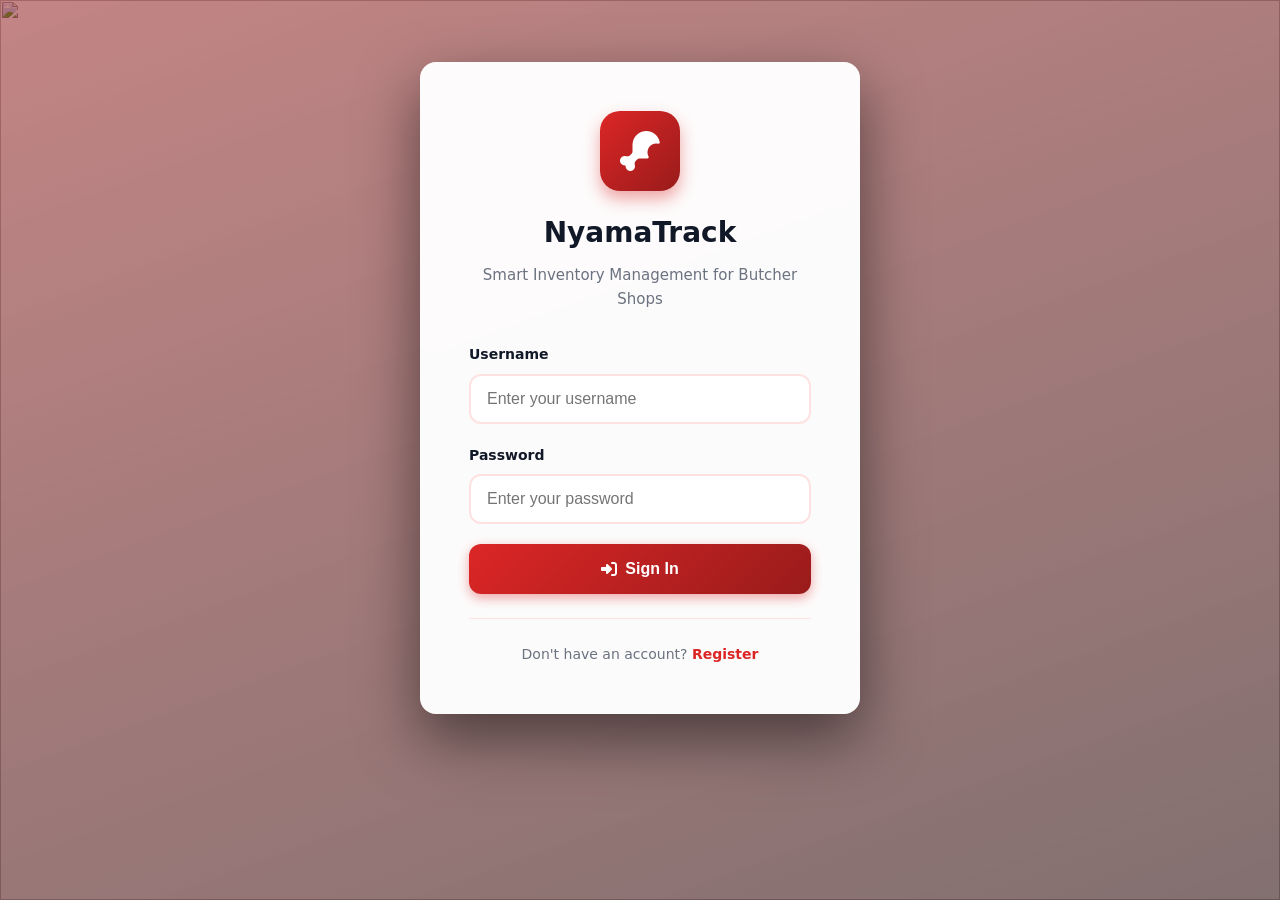
==== frontend/dashboard.html @ ab652cce "Initial commit" ====
<!DOCTYPE html>
<html lang="en">
<head>
    <meta charset="UTF-8">
    <meta name="viewport" content="width=device-width, initial-scale=1.0, maximum-scale=1.0, user-scalable=no">
    <meta name="theme-color" content="#dc2626">
    <meta name="apple-mobile-web-app-capable" content="yes">
    <meta name="apple-mobile-web-app-status-bar-style" content="black-translucent">
    <title>Dashboard - NyamaTrack</title>
    <link rel="stylesheet" href="css/styles.css">
    <link rel="stylesheet" href="https://cdnjs.cloudflare.com/ajax/libs/font-awesome/6.4.0/css/all.min.css">
</head>
<body>
    <!-- Mobile Header with Modern Hamburger -->
    <header class="mobile-header">
        <div class="mobile-logo">
            <div class="mobile-logo-icon">
                <i class="fas fa-drumstick-bite"></i>
            </div>
            NyamaTrack
        </div>
        <button class="hamburger-btn" id="hamburgerBtn" onclick="toggleSidebar()">
            <span class="hamburger-line"></span>
            <span class="hamburger-line"></span>
            <span class="hamburger-line"></span>
        </button>
    </header>

    <!-- Sidebar Overlay -->
    <div class="sidebar-overlay" id="sidebarOverlay" onclick="toggleSidebar()"></div>

    <div class="app-container">
        <!-- Sidebar (Desktop + Mobile Drawer) -->
        <aside class="sidebar" id="sidebar">
            <div class="sidebar-header">
                <div class="sidebar-brand">
                    <div class="sidebar-brand-icon">
                        <i class="fas fa-drumstick-bite"></i>
                    </div>
                    NyamaTrack
                </div>
            </div>
            
            <nav class="nav-menu">
                <a href="dashboard.html" class="nav-item active">
                    <i class="fas fa-home"></i>
                    Dashboard
                </a>
                <a href="stock-entry.html" class="nav-item">
                    <i class="fas fa-plus-circle"></i>
                    Record Stock
                </a>
                <a href="sales.html" class="nav-item">
                    <i class="fas fa-cash-register"></i>
                    Record Sale
                </a>
                <a href="reports.html" class="nav-item">
                    <i class="fas fa-chart-bar"></i>
                    Reports
                </a>
                <a href="users.html" class="nav-item">
                    <i class="fas fa-users"></i>
                    Users
                </a>
            </nav>
            
            <div class="sidebar-footer">
                <div class="user-info">
                    <div class="user-avatar" id="userAvatar">U</div>
                    <div class="user-details">
                        <h4 id="userName">User</h4>
                        <p id="userRole">Role</p>
                    </div>
                </div>
                <button onclick="logout()" class="btn btn-secondary" style="margin-top: 12px; font-size: 14px;">
                    <i class="fas fa-sign-out-alt"></i> Logout
                </button>
            </div>
        </aside>

        <!-- Main Content -->
        <main class="main-content">
            <div class="page-header">
                <h1>Dashboard</h1>
                <p>Overview of your butcher shop inventory</p>
            </div>

            <!-- Alerts -->
            <div id="alertsContainer"></div>

            <!-- Quick Actions -->
            <div class="quick-actions">
                <a href="stock-entry.html" class="quick-action-btn">
                    <i class="fas fa-plus-circle"></i>
                    <span>Record New Stock</span>
                </a>
                <a href="sales.html" class="quick-action-btn">
                    <i class="fas fa-cash-register"></i>
                    <span>Record Sale</span>
                </a>
                <a href="reports.html" class="quick-action-btn">
                    <i class="fas fa-file-alt"></i>
                    <span>View Reports</span>
                </a>
            </div>

            <!-- Stats Grid -->
            <div class="stats-grid">
                <div class="stat-card">
                    <div class="stat-icon primary">
                        <i class="fas fa-weight-hanging"></i>
                    </div>
                    <div class="stat-value" id="totalStock">0 kg</div>
                    <div class="stat-label">Total Stock Available</div>
                </div>
                
                <div class="stat-card success">
                    <div class="stat-icon success">
                        <i class="fas fa-money-bill-wave"></i>
                    </div>
                    <div class="stat-value" id="todaySales">KES 0</div>
                    <div class="stat-label">Today's Revenue</div>
                </div>
                
                <div class="stat-card" style="border-left: 4px solid var(--primary);">
                    <div class="stat-icon primary">
                        <i class="fas fa-balance-scale"></i>
                    </div>
                    <div class="stat-value" id="todayWeight">0 kg</div>
                    <div class="stat-label">Total KG Sold Today</div>
                </div>
                
                <div class="stat-card warning">
                    <div class="stat-icon warning">
                        <i class="fas fa-exclamation-triangle"></i>
                    </div>
                    <div class="stat-value" id="lowStockCount">0</div>
                    <div class="stat-label">Low Stock Alerts</div>
                </div>
                
                <div class="stat-card danger">
                    <div class="stat-icon danger">
                        <i class="fas fa-clock"></i>
                    </div>
                    <div class="stat-value" id="spoilageCount">0</div>
                    <div class="stat-label">Spoilage Warnings</div>
                </div>
            </div>

            <!-- Recent Activity -->
            <div class="card">
                <div class="card-header">
                    <h2><i class="fas fa-history"></i> Recent Sales</h2>
                    <a href="reports.html" class="action-btn action-btn-secondary">View All</a>
                </div>
                <div class="card-body">
                    <table class="data-table">
                        <thead>
                            <tr>
                                <th>Time</th>
                                <th>Meat Cut</th>
                                <th>Weight</th>
                                <th>Amount</th>
                                <th>Sold By</th>
                            </tr>
                        </thead>
                        <tbody id="recentSalesTable">
                            <tr>
                                <td colspan="5" class="empty-state">
                                    <i class="fas fa-inbox"></i>
                                    <p>No sales recorded yet</p>
                                </td>
                            </tr>
                        </tbody>
                    </table>
                </div>
            </div>
        </main>
    </div>

    <!-- Modern Bottom Navigation -->
    <nav class="mobile-nav">
        <a href="dashboard.html" class="mobile-nav-item active" onclick="setActiveNav(this)">
            <i class="fas fa-home"></i>
            <span>Home</span>
        </a>
        <a href="stock-entry.html" class="mobile-nav-item" onclick="setActiveNav(this)">
            <i class="fas fa-plus-circle"></i>
            <span>Stock</span>
        </a>
        <a href="sales.html" class="mobile-nav-item" onclick="setActiveNav(this)">
            <i class="fas fa-cash-register"></i>
            <span>Sale</span>
        </a>
        <a href="reports.html" class="mobile-nav-item" onclick="setActiveNav(this)">
            <i class="fas fa-chart-bar"></i>
            <span>Reports</span>
        </a>
        <a href="users.html" class="mobile-nav-item" onclick="setActiveNav(this)">
            <i class="fas fa-users"></i>
            <span>Users</span>
        </a>
    </nav>

    <div class="toast-container" id="toastContainer"></div>

    <script src="js/config.js"></script>
    <script>
        const token = localStorage.getItem('access_token');
        if (!token) {
            window.location.href = 'login.html';
        }
        
        document.getElementById('userName').textContent = localStorage.getItem('username') || 'User';
        document.getElementById('userAvatar').textContent = (localStorage.getItem('username') || 'U')[0].toUpperCase();
        async function loadUserProfile() {
    try {
        const response = await fetch(`${CONFIG.API_URL}/users/`, {
            headers: { 'Authorization': `Bearer ${token}` }
        });
        
        if (response.ok) {
            const users = await response.json();
            const currentUser = users.find(u => u.username === localStorage.getItem('username'));
            
            if (currentUser && currentUser.profile) {
                document.getElementById('userRole').textContent = 
                    currentUser.profile.role.charAt(0).toUpperCase() + 
                    currentUser.profile.role.slice(1);
            } else {
                document.getElementById('userRole').textContent = 'Butcher';
            }
        }
    } catch (error) {
        console.error('Error loading profile:', error);
        document.getElementById('userRole').textContent = 'User';
    }
}

// Call this after setting user info
loadUserProfile();
        function toggleSidebar() {
            const sidebar = document.getElementById('sidebar');
            const overlay = document.getElementById('sidebarOverlay');
            const hamburger = document.getElementById('hamburgerBtn');
            
            sidebar.classList.toggle('open');
            overlay.classList.toggle('show');
            hamburger.classList.toggle('active');
        }
        
        function setActiveNav(element) {
            document.querySelectorAll('.mobile-nav-item').forEach(item => {
                item.classList.remove('active');
            });
            element.classList.add('active');
        }
        
        async function fetchDashboard() {
            try {
                const response = await fetch(`${CONFIG.API_URL}/dashboard/`, {
                    headers: { 'Authorization': `Bearer ${token}` }
                });
                
                if (response.ok) {
                    const data = await response.json();
                    
                    document.getElementById('totalStock').textContent = `${parseFloat(data.total_stock).toFixed(1)} kg`;
                    document.getElementById('todaySales').textContent = `KES ${parseFloat(data.total_sales_today).toFixed(0)}`;
                    document.getElementById('todayWeight').textContent = `${parseFloat(data.total_weight_sold_today).toFixed(1)} kg`;
                    document.getElementById('lowStockCount').textContent = data.low_stock_count;
                    document.getElementById('spoilageCount').textContent = data.spoilage_warnings;
                    
                    if (data.recent_sales && data.recent_sales.length > 0) {
                        const tbody = document.getElementById('recentSalesTable');
                        tbody.innerHTML = data.recent_sales.map(sale => `
                            <tr>
                                <td>${new Date(sale.sale_date).toLocaleTimeString()}</td>
                                <td>${sale.meat_cut_name}</td>
                                <td>${sale.weight_sold} kg</td>
                                <td>KES ${sale.sale_price}</td>
                                <td>${sale.username}</td>
                            </tr>
                        `).join('');
                    }
                    
                    showAlerts(data.low_stock_count, data.spoilage_warnings);
                } else if (response.status === 401) {
                    localStorage.clear();
                    window.location.href = 'login.html';
                }
            } catch (error) {
                console.error('Error fetching dashboard:', error);
                showToast('Failed to load dashboard data', 'error');
            }
        }
        
        function showAlerts(lowStock, spoilage) {
            const container = document.getElementById('alertsContainer');
            let html = '';
            
            if (spoilage > 0) {
                html += `
                    <div class="alert alert-danger">
                        <i class="fas fa-exclamation-circle"></i>
                        <span><strong>${spoilage} items</strong> are approaching spoilage. Please check your inventory!</span>
                    </div>
                `;
            }
            
            if (lowStock > 0) {
                html += `
                    <div class="alert alert-warning">
                        <i class="fas fa-bell"></i>
                        <span><strong>${lowStock} items</strong> are running low on stock. Consider restocking soon.</span>
                    </div>
                `;
            }
            
            container.innerHTML = html;
        }
        
        function showToast(message, type = 'success') {
            const container = document.getElementById('toastContainer');
            const toast = document.createElement('div');
            toast.className = `toast ${type}`;
            toast.innerHTML = `
                <i class="fas fa-${type === 'success' ? 'check-circle' : 'exclamation-circle'}"></i>
                <span>${message}</span>
            `;
            container.appendChild(toast);
            setTimeout(() => toast.remove(), 3000);
        }
        
        function logout() {
            localStorage.clear();
            window.location.href = 'login.html';
        }
        
        // Close sidebar on window resize to desktop
        window.addEventListener('resize', () => {
            if (window.innerWidth > 1024) {
                document.getElementById('sidebar').classList.remove('open');
                document.getElementById('sidebarOverlay').classList.remove('show');
                document.getElementById('hamburgerBtn').classList.remove('active');
            }
        });
        
        fetchDashboard();
        setInterval(fetchDashboard, 30000);
    </script>
</body>
</html>
---- frontend/css/styles.css ----
/* NyamaTrack Modern Design System - RED THEME */
:root {
    --primary: #dc2626;
    --primary-dark: #991b1b;
    --primary-light: #fecaca;
    --secondary: #1f2937;
    --accent: #f59e0b;
    --success: #10b981;
    --warning: #f59e0b;
    --danger: #ef4444;
    --background: #fef2f2;
    --surface: #ffffff;
    --text-primary: #111827;
    --text-secondary: #6b7280;
    --border: #fee2e2;
    --shadow-sm: 0 1px 2px 0 rgb(220 38 38 / 0.05);
    --shadow: 0 4px 6px -1px rgb(220 38 38 / 0.1);
    --shadow-lg: 0 10px 15px -3px rgb(220 38 38 / 0.15);
    --radius: 12px;
    --radius-lg: 16px;
}

* {
    margin: 0;
    padding: 0;
    box-sizing: border-box;
}

body {
    font-family: 'Segoe UI', system-ui, -apple-system, sans-serif;
    background: var(--background);
    color: var(--text-primary);
    line-height: 1.6;
    min-height: 100vh;
    -webkit-tap-highlight-color: transparent;
}

/* ==================== MOBILE FIRST NAVIGATION ==================== */

/* ==================== MODERN MOBILE HEADER ==================== */

.mobile-header {
    display: none;
    position: fixed;
    top: 0;
    left: 0;
    right: 0;
    height: 70px;
    background: linear-gradient(135deg, var(--primary) 0%, var(--primary-dark) 100%);
    z-index: 1000;
    align-items: center;
    justify-content: space-between;
    padding: 0 20px;
    box-shadow: 0 4px 20px rgba(220, 38, 38, 0.3);
    backdrop-filter: blur(10px);
    -webkit-backdrop-filter: blur(10px);
}

.mobile-logo {
    display: flex;
    align-items: center;
    gap: 12px;
    color: white;
    font-size: 22px;
    font-weight: 800;
    text-decoration: none;
}

.mobile-logo-icon {
    width: 42px;
    height: 42px;
    background: rgba(255,255,255,0.15);
    border-radius: 12px;
    display: flex;
    align-items: center;
    justify-content: center;
    font-size: 22px;
    backdrop-filter: blur(10px);
    border: 1px solid rgba(255,255,255,0.1);
}

/* Modern Hamburger Menu Button */
.hamburger-btn {
    width: 50px;
    height: 50px;
    background: rgba(255,255,255,0.1);
    border: none;
    border-radius: 14px;
    cursor: pointer;
    display: flex;
    flex-direction: column;
    align-items: center;
    justify-content: center;
    gap: 6px;
    position: relative;
    transition: all 0.3s ease;
    backdrop-filter: blur(10px);
    border: 1px solid rgba(255,255,255,0.1);
}

.hamburger-btn:hover {
    background: rgba(255,255,255,0.2);
}

.hamburger-btn:active {
    transform: scale(0.95);
}

.hamburger-line {
    width: 24px;
    height: 2.5px;
    background: white;
    border-radius: 2px;
    transition: all 0.3s cubic-bezier(0.4, 0, 0.2, 1);
    transform-origin: center;
}

.hamburger-btn.active .hamburger-line:nth-child(1) {
    transform: translateY(8.5px) rotate(45deg);
}

.hamburger-btn.active .hamburger-line:nth-child(2) {
    opacity: 0;
    transform: scaleX(0);
}

.hamburger-btn.active .hamburger-line:nth-child(3) {
    transform: translateY(-8.5px) rotate(-45deg);
}

/* Sidebar Overlay */
.sidebar-overlay {
    display: none;
    position: fixed;
    top: 0;
    left: 0;
    right: 0;
    bottom: 0;
    background: rgba(0,0,0,0.6);
    backdrop-filter: blur(4px);
    -webkit-backdrop-filter: blur(4px);
    z-index: 999;
    opacity: 0;
    transition: opacity 0.3s ease;
}

.sidebar-overlay.show {
    display: block;
    opacity: 1;
}

/* ==================== MODERN BOTTOM NAVIGATION ==================== */

.mobile-nav {
    display: none;
    position: fixed;
    bottom: 0;
    left: 0;
    right: 0;
    height: 80px;
    background: rgba(255, 255, 255, 0.95);
    backdrop-filter: blur(20px);
    -webkit-backdrop-filter: blur(20px);
    border-top: 1px solid rgba(220, 38, 38, 0.1);
    z-index: 1000;
    justify-content: space-around;
    align-items: center;
    padding: 0 8px 10px 8px;
    box-shadow: 0 -4px 30px rgba(0,0,0,0.1);
}

.mobile-nav-item {
    display: flex;
    flex-direction: column;
    align-items: center;
    justify-content: center;
    gap: 6px;
    padding: 10px 16px;
    color: #9ca3af;
    text-decoration: none;
    font-size: 11px;
    font-weight: 600;
    border-radius: 16px;
    transition: all 0.3s cubic-bezier(0.4, 0, 0.2, 1);
    position: relative;
    min-width: 64px;
}

.mobile-nav-item::before {
    content: '';
    position: absolute;
    top: 0;
    left: 50%;
    transform: translateX(-50%) scale(0);
    width: 40px;
    height: 40px;
    background: var(--primary-light);
    border-radius: 50%;
    transition: all 0.3s cubic-bezier(0.4, 0, 0.2, 1);
    z-index: -1;
}

.mobile-nav-item i {
    font-size: 24px;
    transition: all 0.3s ease;
    z-index: 1;
}

.mobile-nav-item span {
    z-index: 1;
    transition: all 0.3s ease;
}

.mobile-nav-item.active {
    color: var(--primary);
    transform: translateY(-4px);
}

.mobile-nav-item.active::before {
    transform: translateX(-50%) scale(1);
}

.mobile-nav-item.active i {
    transform: scale(1.1);
}

.mobile-nav-item:active {
    transform: scale(0.95);
}

/* Add indicator dot for active item */
.mobile-nav-item.active::after {
    content: '';
    position: absolute;
    bottom: -2px;
    width: 4px;
    height: 4px;
    background: var(--primary);
    border-radius: 50%;
}

/* Safe area for iPhone X+ */
@supports (padding-bottom: env(safe-area-inset-bottom)) {
    .mobile-nav {
        padding-bottom: calc(10px + env(safe-area-inset-bottom));
        height: calc(80px + env(safe-area-inset-bottom));
    }
}

/* ==================== MOBILE RESPONSIVE ==================== */

@media (max-width: 1024px) {
    .mobile-header {
        display: flex;
    }
    
    .mobile-nav {
        display: flex;
    }
    
    .sidebar {
        transform: translateX(-100%);
        width: 300px;
        top: 0;
        height: 100vh;
        z-index: 1001;
        background: white;
        box-shadow: 10px 0 40px rgba(0,0,0,0.2);
    }
    
    .sidebar.open {
        transform: translateX(0);
    }
    
    .main-content {
        margin-left: 0;
        padding-top: 90px;
        padding-bottom: 100px;
    }
    
    .stats-grid {
        grid-template-columns: repeat(2, 1fr);
        gap: 12px;
    }
    
    .stat-card {
        padding: 16px;
    }
    
    .stat-value {
        font-size: 24px;
    }
    
    .stat-icon {
        width: 44px;
        height: 44px;
        font-size: 20px;
    }
    
    .quick-actions {
        grid-template-columns: repeat(2, 1fr);
        gap: 12px;
    }
    
    .quick-action-btn {
        padding: 20px 16px;
    }
    
    .form-grid {
        grid-template-columns: 1fr;
    }
    
    .page-header h1 {
        font-size: 24px;
    }
    
    .page-header {
        margin-bottom: 20px;
    }
}

@media (max-width: 480px) {
    .mobile-header {
        height: 65px;
        padding: 0 16px;
    }
    
    .mobile-logo {
        font-size: 18px;
    }
    
    .mobile-logo-icon {
        width: 38px;
        height: 38px;
        font-size: 18px;
    }
    
    .hamburger-btn {
        width: 44px;
        height: 44px;
    }
    
    .hamburger-line {
        width: 20px;
        height: 2px;
    }
    
    .stats-grid {
        grid-template-columns: 1fr;
    }
    
    .quick-actions {
        grid-template-columns: 1fr;
    }
    
    .mobile-nav-item {
        min-width: 56px;
        padding: 8px 12px;
    }
    
    .mobile-nav-item span {
        font-size: 10px;
    }
    
    .mobile-nav-item i {
        font-size: 22px;
    }
    
    .main-content {
        padding: 80px 16px 90px 16px;
    }
    
    .card-header, .card-body {
        padding: 16px;
    }
    
    .action-btn {
        padding: 12px 16px;
        font-size: 14px;
    }
}

/* Sidebar (Desktop) */
.sidebar {
    width: 280px;
    background: var(--surface);
    border-right: 2px solid var(--border);
    display: flex;
    flex-direction: column;
    position: fixed;
    height: 100vh;
    z-index: 100;
    transition: transform 0.3s ease;
}

.sidebar-header {
    padding: 24px;
    border-bottom: 2px solid var(--border);
    background: linear-gradient(135deg, var(--primary) 0%, var(--primary-dark) 100%);
}

.sidebar-brand {
    display: flex;
    align-items: center;
    gap: 12px;
    font-size: 22px;
    font-weight: 800;
    color: white;
}

.sidebar-brand-icon {
    width: 44px;
    height: 44px;
    background: rgba(255,255,255,0.2);
    border-radius: 12px;
    display: flex;
    align-items: center;
    justify-content: center;
    color: white;
    font-size: 24px;
}

.nav-menu {
    flex: 1;
    padding: 16px 12px;
    overflow-y: auto;
}

.nav-item {
    display: flex;
    align-items: center;
    gap: 12px;
    padding: 14px 16px;
    border-radius: 10px;
    color: var(--text-secondary);
    text-decoration: none;
    font-weight: 500;
    margin-bottom: 4px;
    transition: all 0.3s ease;
    cursor: pointer;
}

.nav-item:hover, .nav-item.active {
    background: var(--primary-light);
    color: var(--primary);
    font-weight: 600;
}

.nav-item i {
    font-size: 20px;
    width: 24px;
    text-align: center;
}

.sidebar-footer {
    padding: 16px;
    border-top: 2px solid var(--border);
    background: var(--background);
}

.user-info {
    display: flex;
    align-items: center;
    gap: 12px;
    padding: 12px;
    background: var(--surface);
    border-radius: 10px;
    border: 1px solid var(--border);
}

.user-avatar {
    width: 40px;
    height: 40px;
    background: linear-gradient(135deg, var(--primary) 0%, var(--primary-dark) 100%);
    border-radius: 50%;
    display: flex;
    align-items: center;
    justify-content: center;
    color: white;
    font-weight: 600;
    font-size: 16px;
}

.user-details h4 {
    font-size: 14px;
    font-weight: 600;
    color: var(--text-primary);
}

.user-details p {
    font-size: 12px;
    color: var(--text-secondary);
}

/* Main Content */
.main-content {
    flex: 1;
    margin-left: 280px;
    padding: 32px;
    background: var(--background);
    min-height: 100vh;
    padding-bottom: 100px; /* Space for mobile nav */
}

.page-header {
    margin-bottom: 32px;
}

.page-header h1 {
    font-size: 32px;
    font-weight: 800;
    color: var(--text-primary);
    margin-bottom: 8px;
}

.page-header p {
    color: var(--text-secondary);
    font-size: 16px;
}

/* ==================== MOBILE RESPONSIVE ==================== */

@media (max-width: 1024px) {
    .mobile-header {
        display: flex;
    }
    
    .mobile-nav {
        display: flex;
    }
    
    .sidebar {
        transform: translateX(-100%);
        width: 280px;
        top: 0;
        height: 100vh;
        z-index: 1001;
    }
    
    .sidebar.open {
        transform: translateX(0);
    }
    
    .sidebar-overlay {
        display: none;
        position: fixed;
        top: 0;
        left: 0;
        right: 0;
        bottom: 0;
        background: rgba(0,0,0,0.5);
        z-index: 1000;
    }
    
    .sidebar-overlay.show {
        display: block;
    }
    
    .main-content {
        margin-left: 0;
        padding-top: 80px; /* Space for mobile header */
        padding-bottom: 90px; /* Space for mobile nav */
    }
    
    .stats-grid {
        grid-template-columns: repeat(2, 1fr);
        gap: 12px;
    }
    
    .stat-card {
        padding: 16px;
    }
    
    .stat-value {
        font-size: 24px;
    }
    
    .stat-icon {
        width: 40px;
        height: 40px;
        font-size: 20px;
    }
    
    .quick-actions {
        grid-template-columns: repeat(2, 1fr);
    }
    
    .form-grid {
        grid-template-columns: 1fr;
    }
    
    .page-header h1 {
        font-size: 24px;
    }
}

@media (max-width: 480px) {
    .stats-grid {
        grid-template-columns: 1fr;
    }
    
    .quick-actions {
        grid-template-columns: 1fr;
    }
    
    .mobile-nav-item span {
        font-size: 10px;
    }
    
    .mobile-nav-item {
        min-width: 50px;
        padding: 6px 8px;
    }
}

/* ==================== LOGIN PAGE - RED BACKGROUND ==================== */

.login-container {
    min-height: 100vh;
    display: flex;
    align-items: center;
    justify-content: center;
    background: linear-gradient(135deg, #dc2626 0%, #991b1b 50%, #7f1d1d 100%);
    padding: 20px;
}

.login-card {
    background: var(--surface);
    padding: 48px;
    border-radius: var(--radius-lg);
    box-shadow: 0 25px 50px -12px rgba(0, 0, 0, 0.5);
    width: 100%;
    max-width: 440px;
    animation: slideUp 0.6s ease-out;
}

@media (max-width: 480px) {
    .login-card {
        padding: 32px 24px;
        margin: 16px;
    }
    
    .login-container {
        padding: 10px;
    }
}

@keyframes slideUp {
    from {
        opacity: 0;
        transform: translateY(30px);
    }
    to {
        opacity: 1;
        transform: translateY(0);
    }
}

.brand {
    text-align: center;
    margin-bottom: 32px;
}

.brand-icon {
    width: 80px;
    height: 80px;
    background: linear-gradient(135deg, var(--primary) 0%, var(--primary-dark) 100%);
    border-radius: 20px;
    display: flex;
    align-items: center;
    justify-content: center;
    margin: 0 auto 20px;
    font-size: 40px;
    color: white;
    box-shadow: 0 8px 16px rgba(220, 38, 38, 0.4);
}

.brand h1 {
    font-size: 28px;
    font-weight: 800;
    color: var(--text-primary);
    margin-bottom: 8px;
}

.brand p {
    color: var(--text-secondary);
    font-size: 15px;
}

.form-group {
    margin-bottom: 20px;
}

.form-label {
    display: block;
    font-size: 14px;
    font-weight: 600;
    color: var(--text-primary);
    margin-bottom: 8px;
}

.form-input {
    width: 100%;
    padding: 14px 16px;
    border: 2px solid var(--border);
    border-radius: var(--radius);
    font-size: 16px; /* Prevents zoom on iOS */
    transition: all 0.3s ease;
    background: var(--surface);
    -webkit-appearance: none;
    appearance: none;
}

.form-input:focus {
    outline: none;
    border-color: var(--primary);
    box-shadow: 0 0 0 3px rgba(220, 38, 38, 0.15);
}

.btn {
    width: 100%;
    padding: 16px 24px;
    border: none;
    border-radius: var(--radius);
    font-size: 16px;
    font-weight: 600;
    cursor: pointer;
    transition: all 0.3s ease;
    display: inline-flex;
    align-items: center;
    justify-content: center;
    gap: 8px;
    -webkit-tap-highlight-color: transparent;
}

.btn-primary {
    background: linear-gradient(135deg, var(--primary) 0%, var(--primary-dark) 100%);
    color: white;
    box-shadow: 0 4px 12px rgba(220, 38, 38, 0.4);
}

.btn-primary:hover {
    transform: translateY(-2px);
    box-shadow: 0 6px 20px rgba(220, 38, 38, 0.5);
}

.btn-primary:active {
    transform: translateY(0);
}

.btn-secondary {
    background: var(--surface);
    color: var(--text-primary);
    border: 2px solid var(--border);
}

.btn-secondary:hover {
    background: var(--background);
    border-color: var(--primary);
}

/* Stats Grid */
.stats-grid {
    display: grid;
    grid-template-columns: repeat(auto-fit, minmax(220px, 1fr));
    gap: 24px;
    margin-bottom: 32px;
}

.stat-card {
    background: var(--surface);
    padding: 24px;
    border-radius: var(--radius-lg);
    box-shadow: var(--shadow);
    transition: transform 0.3s ease, box-shadow 0.3s ease;
    position: relative;
    overflow: hidden;
    border: 1px solid var(--border);
}

.stat-card:hover {
    transform: translateY(-4px);
    box-shadow: var(--shadow-lg);
}

.stat-card::before {
    content: '';
    position: absolute;
    top: 0;
    left: 0;
    width: 4px;
    height: 100%;
    background: var(--primary);
}

.stat-card.warning::before {
    background: var(--warning);
}

.stat-card.danger::before {
    background: var(--danger);
}

.stat-card.success::before {
    background: var(--success);
}

.stat-icon {
    width: 56px;
    height: 56px;
    border-radius: 14px;
    display: flex;
    align-items: center;
    justify-content: center;
    font-size: 28px;
    margin-bottom: 16px;
}

.stat-icon.primary {
    background: var(--primary-light);
    color: var(--primary);
}

.stat-icon.warning {
    background: #fef3c7;
    color: var(--warning);
}

.stat-icon.danger {
    background: #fee2e2;
    color: var(--danger);
}

.stat-icon.success {
    background: #d1fae5;
    color: var(--success);
}

.stat-value {
    font-size: 32px;
    font-weight: 800;
    color: var(--text-primary);
    margin-bottom: 4px;
}

.stat-label {
    font-size: 14px;
    color: var(--text-secondary);
    font-weight: 500;
}

/* Cards */
.card {
    background: var(--surface);
    border-radius: var(--radius-lg);
    box-shadow: var(--shadow);
    overflow: hidden;
    margin-bottom: 24px;
    border: 1px solid var(--border);
}

.card-header {
    padding: 24px;
    border-bottom: 1px solid var(--border);
    display: flex;
    justify-content: space-between;
    align-items: center;
    background: linear-gradient(135deg, #fef2f2 0%, #ffffff 100%);
    flex-wrap: wrap;
    gap: 12px;
}

.card-header h2 {
    font-size: 20px;
    font-weight: 700;
    color: var(--text-primary);
}

.card-body {
    padding: 24px;
}

@media (max-width: 480px) {
    .card-header, .card-body {
        padding: 16px;
    }
}

/* Tables */
.data-table {
    width: 100%;
    border-collapse: collapse;
    font-size: 14px;
}

.data-table th {
    text-align: left;
    padding: 16px;
    font-size: 12px;
    font-weight: 700;
    text-transform: uppercase;
    letter-spacing: 0.5px;
    color: var(--text-secondary);
    background: var(--background);
    border-bottom: 2px solid var(--border);
}

.data-table td {
    padding: 16px;
    border-bottom: 1px solid var(--border);
}

.data-table tr:hover {
    background: var(--background);
}

@media (max-width: 768px) {
    .data-table {
        font-size: 13px;
    }
    
    .data-table th, .data-table td {
        padding: 12px 8px;
    }
}

.badge {
    display: inline-flex;
    align-items: center;
    padding: 6px 12px;
    border-radius: 20px;
    font-size: 12px;
    font-weight: 600;
}

.badge-warning {
    background: #fef3c7;
    color: #92400e;
}

.badge-danger {
    background: #fee2e2;
    color: #991b1b;
}

.badge-success {
    background: #d1fae5;
    color: #065f46;
}

/* Forms */
.form-grid {
    display: grid;
    grid-template-columns: repeat(auto-fit, minmax(300px, 1fr));
    gap: 24px;
}

.form-section {
    margin-bottom: 24px;
}

.form-section h3 {
    font-size: 16px;
    font-weight: 700;
    color: var(--text-primary);
    margin-bottom: 16px;
    padding-bottom: 8px;
    border-bottom: 2px solid var(--border);
}

select.form-input {
    cursor: pointer;
    appearance: none;
    background-image: url("data:image/svg+xml,%3Csvg xmlns='http://www.w3.org/2000/svg' width='24' height='24' viewBox='0 0 24 24' fill='none' stroke='%23dc2626' stroke-width='2' stroke-linecap='round' stroke-linejoin='round'%3E%3Cpolyline points='6 9 12 15 18 9'%3E%3C/polyline%3E%3C/svg%3E");
    background-repeat: no-repeat;
    background-position: right 12px center;
    background-size: 20px;
    padding-right: 44px;
}

/* Action Buttons */
.action-btn {
    padding: 10px 20px;
    border-radius: 8px;
    font-size: 14px;
    font-weight: 600;
    cursor: pointer;
    border: none;
    transition: all 0.3s ease;
    display: inline-flex;
    align-items: center;
    gap: 8px;
    -webkit-tap-highlight-color: transparent;
}

.action-btn-primary {
    background: linear-gradient(135deg, var(--primary) 0%, var(--primary-dark) 100%);
    color: white;
    box-shadow: 0 4px 12px rgba(220, 38, 38, 0.3);
}

.action-btn-primary:hover {
    transform: translateY(-1px);
    box-shadow: 0 6px 16px rgba(220, 38, 38, 0.4);
}

.action-btn-primary:active {
    transform: translateY(0);
}

.action-btn-secondary {
    background: var(--background);
    color: var(--text-primary);
    border: 1px solid var(--border);
}

.action-btn-secondary:hover {
    background: var(--border);
}

@media (max-width: 480px) {
    .action-btn {
        padding: 12px 16px;
        font-size: 14px;
        flex: 1;
        justify-content: center;
    }
}

/* Quick Actions */
.quick-actions {
    display: grid;
    grid-template-columns: repeat(auto-fit, minmax(200px, 1fr));
    gap: 16px;
    margin-bottom: 32px;
}

.quick-action-btn {
    background: var(--surface);
    border: 2px solid var(--border);
    border-radius: var(--radius);
    padding: 24px;
    text-align: center;
    cursor: pointer;
    transition: all 0.3s ease;
    text-decoration: none;
    color: var(--text-primary);
    -webkit-tap-highlight-color: transparent;
}

.quick-action-btn:hover, .quick-action-btn:active {
    border-color: var(--primary);
    background: var(--primary-light);
    transform: translateY(-2px);
    box-shadow: var(--shadow);
}

.quick-action-btn i {
    font-size: 32px;
    color: var(--primary);
    margin-bottom: 12px;
    display: block;
}

.quick-action-btn span {
    font-weight: 600;
    font-size: 15px;
}

/* Alerts */
.alert {
    padding: 16px 20px;
    border-radius: var(--radius);
    margin-bottom: 20px;
    display: flex;
    align-items: center;
    gap: 12px;
    font-weight: 500;
    border-left: 4px solid;
}

.alert-warning {
    background: #fef3c7;
    color: #92400e;
    border-left-color: var(--warning);
}

.alert-danger {
    background: #fee2e2;
    color: #991b1b;
    border-left-color: var(--danger);
}

/* Loading States */
.loading {
    display: inline-block;
    width: 20px;
    height: 20px;
    border: 3px solid rgba(255,255,255,.3);
    border-radius: 50%;
    border-top-color: white;
    animation: spin 1s ease-in-out infinite;
}

@keyframes spin {
    to { transform: rotate(360deg); }
}

/* Empty States */
.empty-state {
    text-align: center;
    padding: 60px 20px;
    color: var(--text-secondary);
}

.empty-state i {
    font-size: 64px;
    margin-bottom: 20px;
    opacity: 0.5;
    color: var(--primary);
}

.empty-state h3 {
    font-size: 20px;
    margin-bottom: 8px;
    color: var(--text-primary);
}

/* Animations */
.fade-in {
    animation: fadeIn 0.5s ease-out;
}

@keyframes fadeIn {
    from { opacity: 0; }
    to { opacity: 1; }
}

/* Toast Notifications */
.toast-container {
    position: fixed;
    top: 24px;
    right: 24px;
    z-index: 10000;
    display: flex;
    flex-direction: column;
    gap: 12px;
    max-width: 90vw;
}

.toast {
    background: var(--surface);
    padding: 16px 20px;
    border-radius: var(--radius);
    box-shadow: 0 10px 40px rgba(0,0,0,0.2);
    display: flex;
    align-items: center;
    gap: 12px;
    min-width: 300px;
    max-width: 90vw;
    animation: slideInRight 0.3s ease-out;
    border-left: 4px solid var(--primary);
}

.toast.success {
    border-left-color: var(--success);
}

.toast.error {
    border-left-color: var(--danger);
}

@media (max-width: 480px) {
    .toast-container {
        left: 16px;
        right: 16px;
        top: 80px;
    }
    
    .toast {
        min-width: auto;
        width: 100%;
    }
}

@keyframes slideInRight {
    from {
        transform: translateX(100%);
        opacity: 0;
    }
    to {
        transform: translateX(0);
        opacity: 1;
    }
}

@keyframes slideOutRight {
    from {
        transform: translateX(0);
        opacity: 1;
    }
    to {
        transform: translateX(100%);
        opacity: 0;
    }
}

/* Date Picker Styling */
input[type="date"], input[type="datetime-local"] {
    font-family: inherit;
    font-size: 16px; /* Prevents zoom on iOS */
}

/* Report Section */
.report-filters {
    background: var(--background);
    padding: 20px;
    border-radius: var(--radius);
    margin-bottom: 24px;
}

.date-picker-group {
    display: flex;
    gap: 16px;
    align-items: flex-end;
    flex-wrap: wrap;
}

.date-picker-group .form-group {
    margin: 0;
}

/* Summary Cards for Reports */
.summary-cards {
    display: grid;
    grid-template-columns: repeat(auto-fit, minmax(150px, 1fr));
    gap: 16px;
    margin-bottom: 24px;
}

.summary-card {
    background: linear-gradient(135deg, var(--primary) 0%, var(--primary-dark) 100%);
    color: white;
    padding: 20px;
    border-radius: var(--radius);
    text-align: center;
}

.summary-card h4 {
    font-size: 12px;
    text-transform: uppercase;
    opacity: 0.9;
    margin-bottom: 8px;
}

.summary-card .value {
    font-size: 24px;
    font-weight: 800;
}

/* Touch-friendly improvements */
@media (hover: none) {
    .btn:hover, .action-btn:hover, .nav-item:hover {
        transform: none;
    }
    
    .btn:active, .action-btn:active {
        transform: scale(0.98);
    }
}
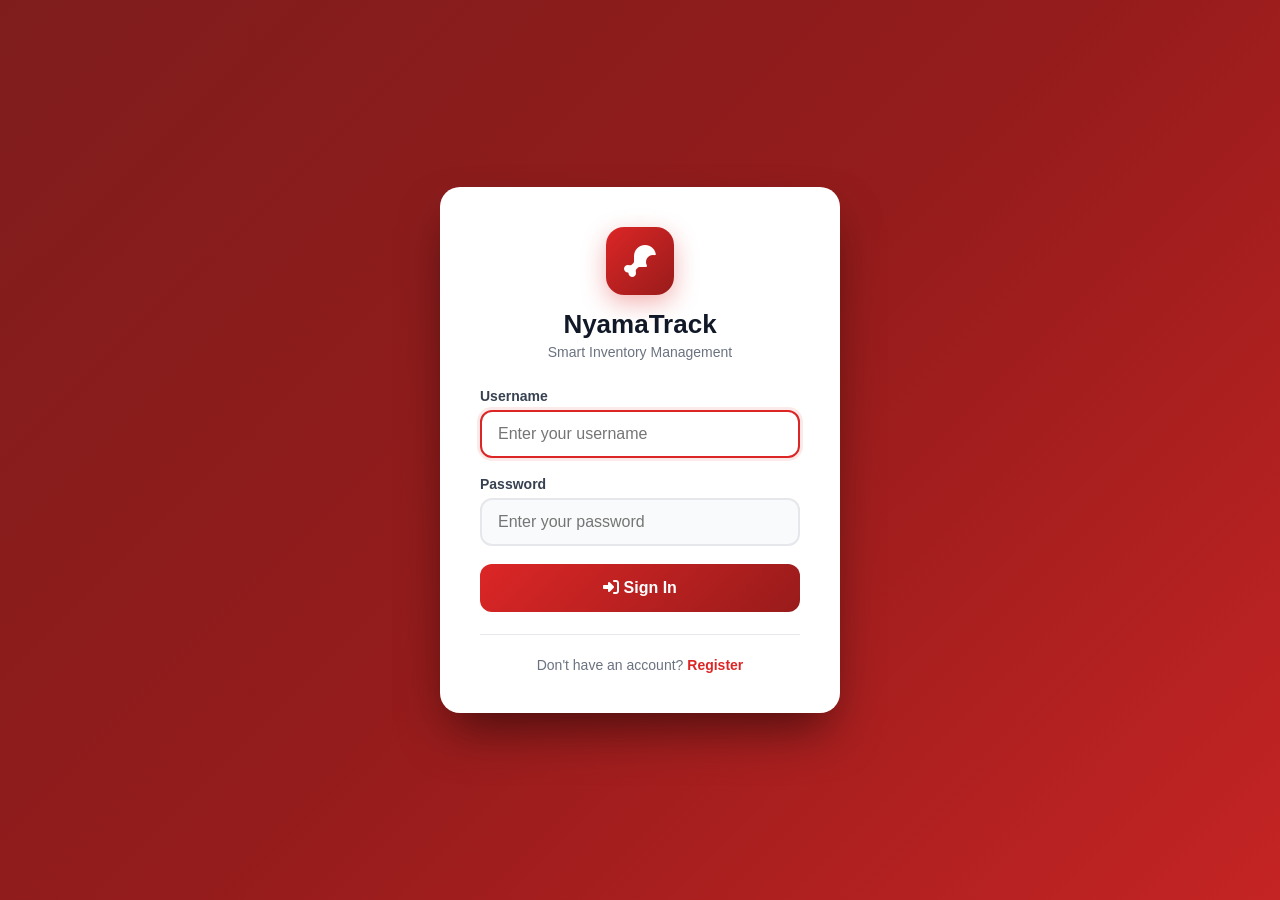
==== commit 8c23be83: "Update frontend files" ====
--- a/frontend/dashboard.html
+++ b/frontend/dashboard.html
@@ -248,7 +248,31 @@
             overlay.classList.toggle('show');
             hamburger.classList.toggle('active');
         }
-        
+        // Add this function in the JavaScript section
+async function refreshAlerts() {
+    try {
+        // Fetch fresh dashboard data
+        const response = await fetch(`${CONFIG.API_URL}/dashboard/`, {
+            headers: { 'Authorization': `Bearer ${token}` }
+        });
+        
+        if (response.ok) {
+            const data = await response.json();
+            
+            // Update alert counts
+            document.getElementById('lowStockCount').textContent = data.low_stock_count;
+            document.getElementById('spoilageCount').textContent = data.spoilage_warnings;
+            
+            // Show/hide alert banners
+            showAlerts(data.low_stock_count, data.spoilage_warnings);
+        }
+    } catch (error) {
+        console.error('Error refreshing alerts:', error);
+    }
+}
+
+// Call refreshAlerts() after any stock operation
+// Add this to your existing fetchDashboard or call it separately
         function setActiveNav(element) {
             document.querySelectorAll('.mobile-nav-item').forEach(item => {
                 item.classList.remove('active');
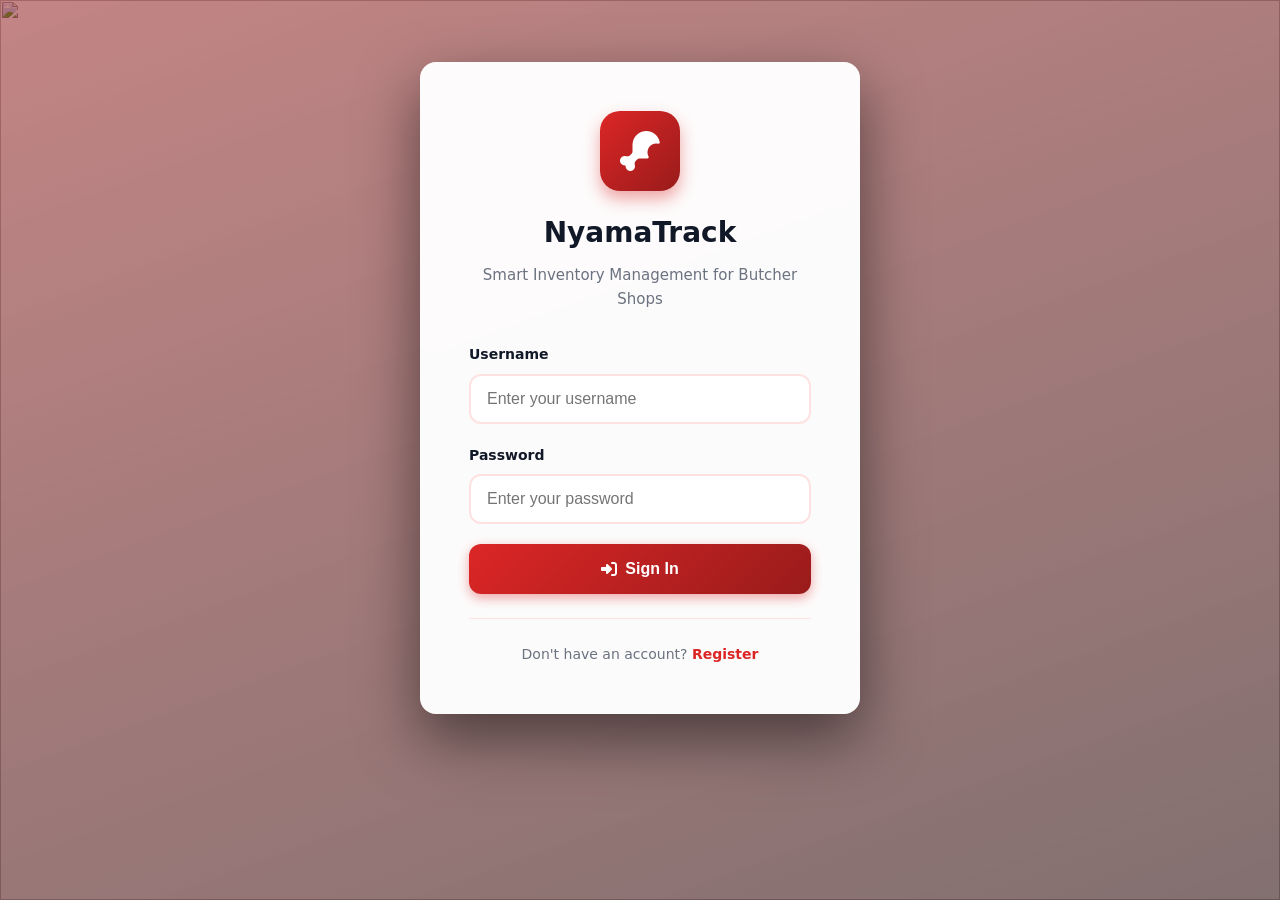
==== commit 16155cdb: "Update frontend files" ====
--- a/frontend/dashboard.html
+++ b/frontend/dashboard.html
@@ -8,7 +8,7 @@
     <meta name="apple-mobile-web-app-status-bar-style" content="black-translucent">
     <title>Dashboard - NyamaTrack</title>
     <link rel="stylesheet" href="css/styles.css">
-    <link rel="stylesheet" href="https://cdnjs.cloudflare.com/ajax/libs/font-awesome/6.4.0/css/all.min.css">
+    <link rel="stylesheet" href="https://cdnjs.cloudflare.com/ajax/libs/font-awesome/6.4.0/css/all.min.css ">
 </head>
 <body>
     <!-- Mobile Header with Modern Hamburger -->
@@ -374,4 +374,4 @@
         setInterval(fetchDashboard, 30000);
     </script>
 </body>
-</html>+</html>
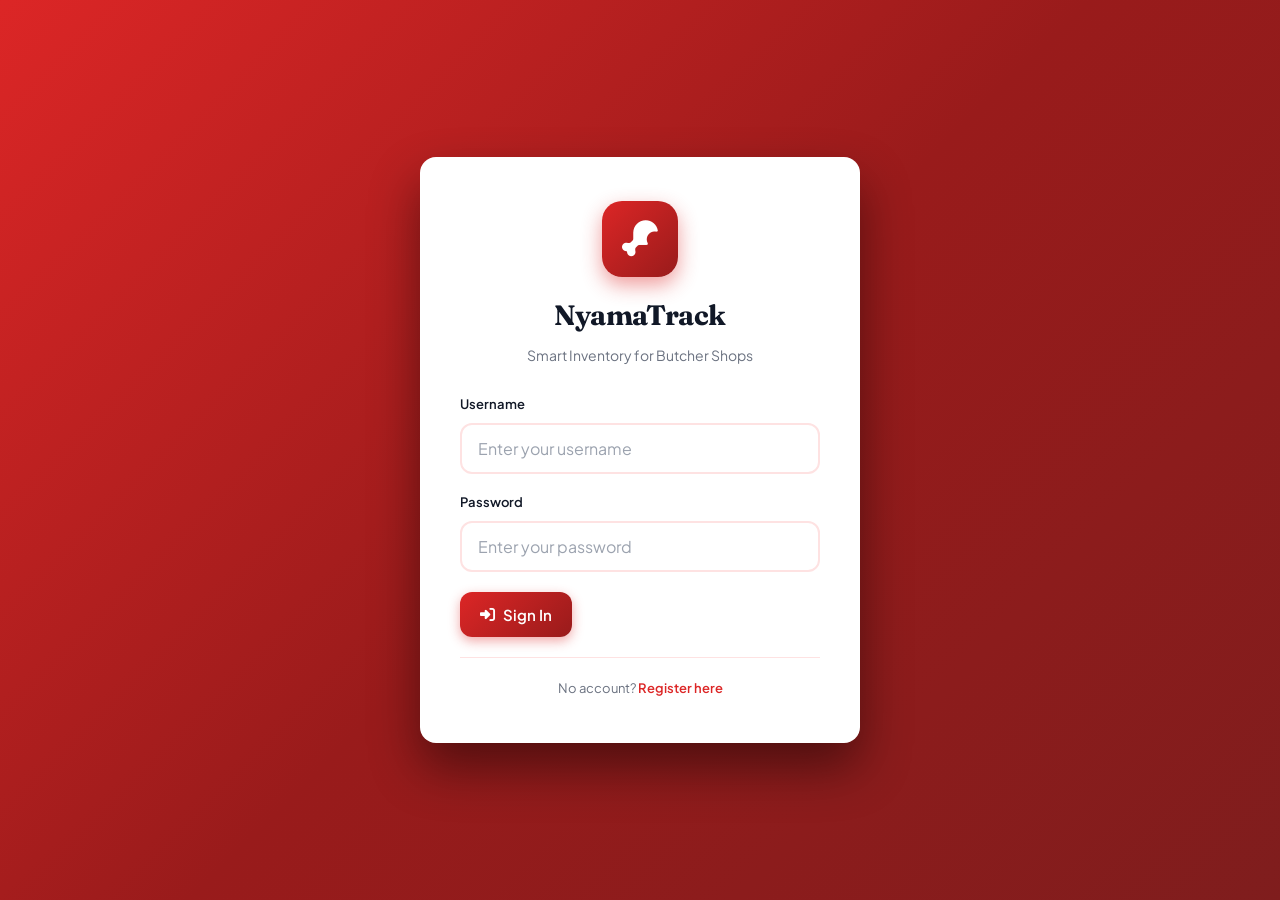
==== commit 56607011: "Update frontend files" ====
--- a/frontend/dashboard.html
+++ b/frontend/dashboard.html
@@ -1,377 +1,281 @@
 <!DOCTYPE html>
 <html lang="en">
 <head>
-    <meta charset="UTF-8">
-    <meta name="viewport" content="width=device-width, initial-scale=1.0, maximum-scale=1.0, user-scalable=no">
-    <meta name="theme-color" content="#dc2626">
-    <meta name="apple-mobile-web-app-capable" content="yes">
-    <meta name="apple-mobile-web-app-status-bar-style" content="black-translucent">
-    <title>Dashboard - NyamaTrack</title>
-    <link rel="stylesheet" href="css/styles.css">
-    <link rel="stylesheet" href="https://cdnjs.cloudflare.com/ajax/libs/font-awesome/6.4.0/css/all.min.css ">
+<meta charset="UTF-8">
+<meta name="viewport" content="width=device-width, initial-scale=1.0, maximum-scale=1.0, user-scalable=no">
+<meta name="theme-color" content="#dc2626">
+<title>Dashboard — NyamaTrack</title>
+<link rel="preconnect" href="https://fonts.googleapis.com">
+<link rel="preconnect" href="https://fonts.gstatic.com" crossorigin>
+<link href="https://fonts.googleapis.com/css2?family=Fraunces:opsz,wght@9..144,400;9..144,700&family=Plus+Jakarta+Sans:wght@400;500;600;700;800&display=swap" rel="stylesheet">
+<link rel="stylesheet" href="css/styles.css">
+<link rel="stylesheet" href="https://cdnjs.cloudflare.com/ajax/libs/font-awesome/6.4.0/css/all.min.css">
 </head>
 <body>
-    <!-- Mobile Header with Modern Hamburger -->
-    <header class="mobile-header">
-        <div class="mobile-logo">
-            <div class="mobile-logo-icon">
-                <i class="fas fa-drumstick-bite"></i>
-            </div>
-            NyamaTrack
+
+<header class="mobile-header">
+  <div class="mobile-logo">
+    <div class="mobile-logo-icon"><i class="fas fa-drumstick-bite"></i></div>
+    NyamaTrack
+  </div>
+  <button class="hamburger-btn" id="hamburgerBtn" onclick="toggleSidebar()">
+    <span class="hamburger-line"></span>
+    <span class="hamburger-line"></span>
+    <span class="hamburger-line"></span>
+  </button>
+</header>
+
+<div class="sidebar-overlay" id="sidebarOverlay" onclick="toggleSidebar()"></div>
+
+<div class="app-container">
+  <aside class="sidebar" id="sidebar">
+    <div class="sidebar-header">
+      <div class="sidebar-brand">
+        <div class="sidebar-brand-icon"><i class="fas fa-drumstick-bite"></i></div>
+        NyamaTrack
+      </div>
+    </div>
+    <nav class="nav-menu"></nav>
+    <div class="sidebar-footer">
+      <div class="user-info">
+        <div class="user-avatar" id="userAvatar">U</div>
+        <div class="user-details">
+          <h4 id="userName">User</h4>
+          <p id="userRole">Role</p>
         </div>
-        <button class="hamburger-btn" id="hamburgerBtn" onclick="toggleSidebar()">
-            <span class="hamburger-line"></span>
-            <span class="hamburger-line"></span>
-            <span class="hamburger-line"></span>
+      </div>
+      <button onclick="logout()" class="btn btn-secondary" style="width:100%;justify-content:center;font-size:13px;">
+        <i class="fas fa-sign-out-alt"></i> Logout
+      </button>
+    </div>
+  </aside>
+
+  <main class="main-content">
+    <div class="page-header">
+      <h1>Dashboard</h1>
+      <p>Live overview of your butcher shop inventory</p>
+    </div>
+
+    <div id="alertsContainer"></div>
+
+    <div class="quick-actions">
+      <a href="stock-entry.html" class="quick-action-btn"><i class="fas fa-plus-circle"></i><span>Record Stock</span></a>
+      <a href="sales.html"       class="quick-action-btn"><i class="fas fa-cash-register"></i><span>Record Sale</span></a>
+      <a href="reports.html"     class="quick-action-btn"><i class="fas fa-chart-bar"></i><span>Reports</span></a>
+    </div>
+
+    <div class="stats-grid">
+      <div class="stat-card">
+        <div class="stat-icon primary"><i class="fas fa-weight-hanging"></i></div>
+        <div class="stat-value" id="totalStock">—</div>
+        <div class="stat-label">Total Stock</div>
+      </div>
+      <div class="stat-card success">
+        <div class="stat-icon success"><i class="fas fa-money-bill-wave"></i></div>
+        <div class="stat-value" id="todaySales">—</div>
+        <div class="stat-label">Today's Revenue</div>
+      </div>
+      <div class="stat-card">
+        <div class="stat-icon primary"><i class="fas fa-balance-scale"></i></div>
+        <div class="stat-value" id="todayWeight">—</div>
+        <div class="stat-label">Sold Today</div>
+      </div>
+      <div class="stat-card warning">
+        <div class="stat-icon warning"><i class="fas fa-exclamation-triangle"></i></div>
+        <div class="stat-value" id="lowStockCount">—</div>
+        <div class="stat-label">Low Stock</div>
+      </div>
+      <div class="stat-card danger">
+        <div class="stat-icon danger"><i class="fas fa-clock"></i></div>
+        <div class="stat-value" id="spoilageCount">—</div>
+        <div class="stat-label">Spoilage Warnings</div>
+      </div>
+      <div class="stat-card">
+        <div class="stat-icon"><i class="fas fa-trash-alt"></i></div>
+        <div class="stat-value" id="removalsTodayDashboard">—</div>
+        <div class="stat-label">Removed Today</div>
+      </div>
+    </div>
+
+    <div class="card" id="spoilageCard" style="display:none;border-left:4px solid var(--danger);">
+      <div class="card-header" style="background:var(--danger-bg);">
+        <h2 style="color:#991b1b;"><i class="fas fa-exclamation-triangle"></i> Spoilage Alerts</h2>
+      </div>
+      <div class="card-body" id="spoilageList"></div>
+    </div>
+
+    <div class="card">
+      <div class="card-header">
+        <h2><i class="fas fa-history"></i> Recent Sales</h2>
+        <a href="reports.html" class="action-btn action-btn-secondary">View All</a>
+      </div>
+      <div class="card-body" style="padding:0;">
+        <div class="table-scroll">
+          <table class="data-table">
+            <thead><tr><th>Time</th><th>Meat Cut</th><th>Weight</th><th>Amount</th><th>By</th></tr></thead>
+            <tbody id="recentSalesTable">
+              <tr><td colspan="5" class="empty-state"><i class="fas fa-spinner fa-spin"></i><p>Loading…</p></td></tr>
+            </tbody>
+          </table>
+        </div>
+      </div>
+    </div>
+  </main>
+</div>
+
+<nav class="mobile-nav"><div class="mobile-nav-inner"></div></nav>
+
+<!-- Removal Modal -->
+<div class="modal-overlay" id="removalModal">
+  <div class="modal">
+    <h3 style="color:var(--danger);"><i class="fas fa-exclamation-triangle"></i> Remove Spoiled Stock</h3>
+    <p>You are about to remove <strong id="removalItemName">—</strong></p>
+    <div class="form-group">
+      <label class="form-label">Reason *</label>
+      <select class="form-input" id="removalReason">
+        <option value="spoilage">Spoilage</option>
+        <option value="expired">Expired</option>
+        <option value="damaged">Damaged</option>
+        <option value="quality_issue">Quality Issue</option>
+        <option value="other">Other</option>
+      </select>
+    </div>
+    <div class="form-group">
+      <label class="form-label">Additional Details</label>
+      <textarea class="form-input" id="removalNotes" rows="2" placeholder="Optional notes…"></textarea>
+    </div>
+    <div style="display:flex;gap:10px;">
+      <button onclick="confirmRemoval()" class="btn btn-primary" style="flex:1;justify-content:center;" id="confirmRemovalBtn">
+        <i class="fas fa-trash"></i> Confirm
+      </button>
+      <button onclick="closeRemovalModal()" class="btn btn-secondary" style="flex:1;justify-content:center;">
+        Cancel
+      </button>
+    </div>
+  </div>
+</div>
+
+<div class="toast-container" id="toastContainer"></div>
+
+<script src="js/app.js"></script>
+<script>
+if (!requireAuth()) throw new Error('not authenticated');
+
+buildSidebar('dashboard.html');
+loadUserRole();
+
+let pendingRemoval = null;
+
+async function fetchDashboard() {
+  try {
+    const [data, removalSummary] = await Promise.all([
+      apiRequest('/dashboard/'),
+      apiRequest('/removals/summary/')
+    ]);
+
+    document.getElementById('totalStock').textContent    = `${parseFloat(data.total_stock ?? 0).toFixed(1)} kg`;
+    document.getElementById('todaySales').textContent    = Currency.format(data.total_sales_today ?? 0);
+    document.getElementById('todayWeight').textContent   = `${parseFloat(data.total_weight_sold_today ?? 0).toFixed(1)} kg`;
+    document.getElementById('lowStockCount').textContent = data.low_stock_count ?? 0;
+    document.getElementById('spoilageCount').textContent = data.spoilage_warnings ?? 0;
+    document.getElementById('removalsTodayDashboard').textContent =
+      `${parseFloat(removalSummary?.today?.total_weight ?? 0).toFixed(1)} kg`;
+
+    const tbody = document.getElementById('recentSalesTable');
+    if (data.recent_sales?.length) {
+      tbody.innerHTML = data.recent_sales.map(s => `
+        <tr>
+          <td>${new Date(s.sale_date).toLocaleTimeString([],{hour:'2-digit',minute:'2-digit'})}</td>
+          <td>${s.meat_cut_name}</td>
+          <td>${s.weight_sold} kg</td>
+          <td>${Currency.format(s.sale_price)}</td>
+          <td>${s.username}</td>
+        </tr>`).join('');
+    } else {
+      tbody.innerHTML = `<tr><td colspan="5" class="empty-state"><i class="fas fa-inbox"></i><p>No sales today</p></td></tr>`;
+    }
+
+    showAlerts(data.low_stock_count ?? 0, data.spoilage_warnings ?? 0);
+    if ((data.spoilage_warnings ?? 0) > 0) loadSpoilageDetails();
+    else document.getElementById('spoilageCard').style.display = 'none';
+
+  } catch (err) {
+    Toast.error('Failed to load dashboard');
+    console.error(err);
+  }
+}
+
+async function loadSpoilageDetails() {
+  try {
+    const items = await apiRequest('/alerts/spoilage/');
+    const card = document.getElementById('spoilageCard');
+    const list = document.getElementById('spoilageList');
+    if (!items.length) { card.style.display = 'none'; return; }
+    card.style.display = 'block';
+    list.innerHTML = items.map(item => `
+      <div style="display:flex;justify-content:space-between;align-items:flex-start;padding:12px;background:${item.is_expired?'#fecaca':'var(--danger-bg)'};border-radius:8px;margin-bottom:8px;border-left:3px solid ${item.is_expired?'#991b1b':'var(--danger)'};">
+        <div>
+          <strong style="color:${item.is_expired?'#991b1b':'var(--danger)'};">
+            ${item.meat_cut}
+            <span class="badge badge-danger" style="margin-left:6px;">${item.is_expired?'EXPIRED':'Spoilage Risk'}</span>
+          </strong>
+          <div style="font-size:12px;color:var(--text-secondary);margin-top:4px;">
+            <i class="fas fa-clock"></i> ${item.days_old} days old (limit: ${item.spoilage_days}) &nbsp;·&nbsp; ${item.total_weight} kg
+          </div>
+        </div>
+        <button class="spoilage-action-btn" id="btn-${item.id}"
+                onclick="openRemovalModal(${item.id},'${item.meat_cut}',${item.total_weight})">
+          <i class="fas fa-trash-alt"></i> Remove
         </button>
-    </header>
-
-    <!-- Sidebar Overlay -->
-    <div class="sidebar-overlay" id="sidebarOverlay" onclick="toggleSidebar()"></div>
-
-    <div class="app-container">
-        <!-- Sidebar (Desktop + Mobile Drawer) -->
-        <aside class="sidebar" id="sidebar">
-            <div class="sidebar-header">
-                <div class="sidebar-brand">
-                    <div class="sidebar-brand-icon">
-                        <i class="fas fa-drumstick-bite"></i>
-                    </div>
-                    NyamaTrack
-                </div>
-            </div>
-            
-            <nav class="nav-menu">
-                <a href="dashboard.html" class="nav-item active">
-                    <i class="fas fa-home"></i>
-                    Dashboard
-                </a>
-                <a href="stock-entry.html" class="nav-item">
-                    <i class="fas fa-plus-circle"></i>
-                    Record Stock
-                </a>
-                <a href="sales.html" class="nav-item">
-                    <i class="fas fa-cash-register"></i>
-                    Record Sale
-                </a>
-                <a href="reports.html" class="nav-item">
-                    <i class="fas fa-chart-bar"></i>
-                    Reports
-                </a>
-                <a href="users.html" class="nav-item">
-                    <i class="fas fa-users"></i>
-                    Users
-                </a>
-            </nav>
-            
-            <div class="sidebar-footer">
-                <div class="user-info">
-                    <div class="user-avatar" id="userAvatar">U</div>
-                    <div class="user-details">
-                        <h4 id="userName">User</h4>
-                        <p id="userRole">Role</p>
-                    </div>
-                </div>
-                <button onclick="logout()" class="btn btn-secondary" style="margin-top: 12px; font-size: 14px;">
-                    <i class="fas fa-sign-out-alt"></i> Logout
-                </button>
-            </div>
-        </aside>
-
-        <!-- Main Content -->
-        <main class="main-content">
-            <div class="page-header">
-                <h1>Dashboard</h1>
-                <p>Overview of your butcher shop inventory</p>
-            </div>
-
-            <!-- Alerts -->
-            <div id="alertsContainer"></div>
-
-            <!-- Quick Actions -->
-            <div class="quick-actions">
-                <a href="stock-entry.html" class="quick-action-btn">
-                    <i class="fas fa-plus-circle"></i>
-                    <span>Record New Stock</span>
-                </a>
-                <a href="sales.html" class="quick-action-btn">
-                    <i class="fas fa-cash-register"></i>
-                    <span>Record Sale</span>
-                </a>
-                <a href="reports.html" class="quick-action-btn">
-                    <i class="fas fa-file-alt"></i>
-                    <span>View Reports</span>
-                </a>
-            </div>
-
-            <!-- Stats Grid -->
-            <div class="stats-grid">
-                <div class="stat-card">
-                    <div class="stat-icon primary">
-                        <i class="fas fa-weight-hanging"></i>
-                    </div>
-                    <div class="stat-value" id="totalStock">0 kg</div>
-                    <div class="stat-label">Total Stock Available</div>
-                </div>
-                
-                <div class="stat-card success">
-                    <div class="stat-icon success">
-                        <i class="fas fa-money-bill-wave"></i>
-                    </div>
-                    <div class="stat-value" id="todaySales">KES 0</div>
-                    <div class="stat-label">Today's Revenue</div>
-                </div>
-                
-                <div class="stat-card" style="border-left: 4px solid var(--primary);">
-                    <div class="stat-icon primary">
-                        <i class="fas fa-balance-scale"></i>
-                    </div>
-                    <div class="stat-value" id="todayWeight">0 kg</div>
-                    <div class="stat-label">Total KG Sold Today</div>
-                </div>
-                
-                <div class="stat-card warning">
-                    <div class="stat-icon warning">
-                        <i class="fas fa-exclamation-triangle"></i>
-                    </div>
-                    <div class="stat-value" id="lowStockCount">0</div>
-                    <div class="stat-label">Low Stock Alerts</div>
-                </div>
-                
-                <div class="stat-card danger">
-                    <div class="stat-icon danger">
-                        <i class="fas fa-clock"></i>
-                    </div>
-                    <div class="stat-value" id="spoilageCount">0</div>
-                    <div class="stat-label">Spoilage Warnings</div>
-                </div>
-            </div>
-
-            <!-- Recent Activity -->
-            <div class="card">
-                <div class="card-header">
-                    <h2><i class="fas fa-history"></i> Recent Sales</h2>
-                    <a href="reports.html" class="action-btn action-btn-secondary">View All</a>
-                </div>
-                <div class="card-body">
-                    <table class="data-table">
-                        <thead>
-                            <tr>
-                                <th>Time</th>
-                                <th>Meat Cut</th>
-                                <th>Weight</th>
-                                <th>Amount</th>
-                                <th>Sold By</th>
-                            </tr>
-                        </thead>
-                        <tbody id="recentSalesTable">
-                            <tr>
-                                <td colspan="5" class="empty-state">
-                                    <i class="fas fa-inbox"></i>
-                                    <p>No sales recorded yet</p>
-                                </td>
-                            </tr>
-                        </tbody>
-                    </table>
-                </div>
-            </div>
-        </main>
-    </div>
-
-    <!-- Modern Bottom Navigation -->
-    <nav class="mobile-nav">
-        <a href="dashboard.html" class="mobile-nav-item active" onclick="setActiveNav(this)">
-            <i class="fas fa-home"></i>
-            <span>Home</span>
-        </a>
-        <a href="stock-entry.html" class="mobile-nav-item" onclick="setActiveNav(this)">
-            <i class="fas fa-plus-circle"></i>
-            <span>Stock</span>
-        </a>
-        <a href="sales.html" class="mobile-nav-item" onclick="setActiveNav(this)">
-            <i class="fas fa-cash-register"></i>
-            <span>Sale</span>
-        </a>
-        <a href="reports.html" class="mobile-nav-item" onclick="setActiveNav(this)">
-            <i class="fas fa-chart-bar"></i>
-            <span>Reports</span>
-        </a>
-        <a href="users.html" class="mobile-nav-item" onclick="setActiveNav(this)">
-            <i class="fas fa-users"></i>
-            <span>Users</span>
-        </a>
-    </nav>
-
-    <div class="toast-container" id="toastContainer"></div>
-
-    <script src="js/config.js"></script>
-    <script>
-        const token = localStorage.getItem('access_token');
-        if (!token) {
-            window.location.href = 'login.html';
-        }
-        
-        document.getElementById('userName').textContent = localStorage.getItem('username') || 'User';
-        document.getElementById('userAvatar').textContent = (localStorage.getItem('username') || 'U')[0].toUpperCase();
-        async function loadUserProfile() {
-    try {
-        const response = await fetch(`${CONFIG.API_URL}/users/`, {
-            headers: { 'Authorization': `Bearer ${token}` }
-        });
-        
-        if (response.ok) {
-            const users = await response.json();
-            const currentUser = users.find(u => u.username === localStorage.getItem('username'));
-            
-            if (currentUser && currentUser.profile) {
-                document.getElementById('userRole').textContent = 
-                    currentUser.profile.role.charAt(0).toUpperCase() + 
-                    currentUser.profile.role.slice(1);
-            } else {
-                document.getElementById('userRole').textContent = 'Butcher';
-            }
-        }
-    } catch (error) {
-        console.error('Error loading profile:', error);
-        document.getElementById('userRole').textContent = 'User';
-    }
-}
-
-// Call this after setting user info
-loadUserProfile();
-        function toggleSidebar() {
-            const sidebar = document.getElementById('sidebar');
-            const overlay = document.getElementById('sidebarOverlay');
-            const hamburger = document.getElementById('hamburgerBtn');
-            
-            sidebar.classList.toggle('open');
-            overlay.classList.toggle('show');
-            hamburger.classList.toggle('active');
-        }
-        // Add this function in the JavaScript section
-async function refreshAlerts() {
-    try {
-        // Fetch fresh dashboard data
-        const response = await fetch(`${CONFIG.API_URL}/dashboard/`, {
-            headers: { 'Authorization': `Bearer ${token}` }
-        });
-        
-        if (response.ok) {
-            const data = await response.json();
-            
-            // Update alert counts
-            document.getElementById('lowStockCount').textContent = data.low_stock_count;
-            document.getElementById('spoilageCount').textContent = data.spoilage_warnings;
-            
-            // Show/hide alert banners
-            showAlerts(data.low_stock_count, data.spoilage_warnings);
-        }
-    } catch (error) {
-        console.error('Error refreshing alerts:', error);
-    }
-}
-
-// Call refreshAlerts() after any stock operation
-// Add this to your existing fetchDashboard or call it separately
-        function setActiveNav(element) {
-            document.querySelectorAll('.mobile-nav-item').forEach(item => {
-                item.classList.remove('active');
-            });
-            element.classList.add('active');
-        }
-        
-        async function fetchDashboard() {
-            try {
-                const response = await fetch(`${CONFIG.API_URL}/dashboard/`, {
-                    headers: { 'Authorization': `Bearer ${token}` }
-                });
-                
-                if (response.ok) {
-                    const data = await response.json();
-                    
-                    document.getElementById('totalStock').textContent = `${parseFloat(data.total_stock).toFixed(1)} kg`;
-                    document.getElementById('todaySales').textContent = `KES ${parseFloat(data.total_sales_today).toFixed(0)}`;
-                    document.getElementById('todayWeight').textContent = `${parseFloat(data.total_weight_sold_today).toFixed(1)} kg`;
-                    document.getElementById('lowStockCount').textContent = data.low_stock_count;
-                    document.getElementById('spoilageCount').textContent = data.spoilage_warnings;
-                    
-                    if (data.recent_sales && data.recent_sales.length > 0) {
-                        const tbody = document.getElementById('recentSalesTable');
-                        tbody.innerHTML = data.recent_sales.map(sale => `
-                            <tr>
-                                <td>${new Date(sale.sale_date).toLocaleTimeString()}</td>
-                                <td>${sale.meat_cut_name}</td>
-                                <td>${sale.weight_sold} kg</td>
-                                <td>KES ${sale.sale_price}</td>
-                                <td>${sale.username}</td>
-                            </tr>
-                        `).join('');
-                    }
-                    
-                    showAlerts(data.low_stock_count, data.spoilage_warnings);
-                } else if (response.status === 401) {
-                    localStorage.clear();
-                    window.location.href = 'login.html';
-                }
-            } catch (error) {
-                console.error('Error fetching dashboard:', error);
-                showToast('Failed to load dashboard data', 'error');
-            }
-        }
-        
-        function showAlerts(lowStock, spoilage) {
-            const container = document.getElementById('alertsContainer');
-            let html = '';
-            
-            if (spoilage > 0) {
-                html += `
-                    <div class="alert alert-danger">
-                        <i class="fas fa-exclamation-circle"></i>
-                        <span><strong>${spoilage} items</strong> are approaching spoilage. Please check your inventory!</span>
-                    </div>
-                `;
-            }
-            
-            if (lowStock > 0) {
-                html += `
-                    <div class="alert alert-warning">
-                        <i class="fas fa-bell"></i>
-                        <span><strong>${lowStock} items</strong> are running low on stock. Consider restocking soon.</span>
-                    </div>
-                `;
-            }
-            
-            container.innerHTML = html;
-        }
-        
-        function showToast(message, type = 'success') {
-            const container = document.getElementById('toastContainer');
-            const toast = document.createElement('div');
-            toast.className = `toast ${type}`;
-            toast.innerHTML = `
-                <i class="fas fa-${type === 'success' ? 'check-circle' : 'exclamation-circle'}"></i>
-                <span>${message}</span>
-            `;
-            container.appendChild(toast);
-            setTimeout(() => toast.remove(), 3000);
-        }
-        
-        function logout() {
-            localStorage.clear();
-            window.location.href = 'login.html';
-        }
-        
-        // Close sidebar on window resize to desktop
-        window.addEventListener('resize', () => {
-            if (window.innerWidth > 1024) {
-                document.getElementById('sidebar').classList.remove('open');
-                document.getElementById('sidebarOverlay').classList.remove('show');
-                document.getElementById('hamburgerBtn').classList.remove('active');
-            }
-        });
-        
-        fetchDashboard();
-        setInterval(fetchDashboard, 30000);
-    </script>
+      </div>`).join('');
+  } catch {}
+}
+
+function showAlerts(low, spoilage) {
+  let html = '';
+  if (spoilage > 0) html += `<div class="alert alert-danger"><i class="fas fa-exclamation-circle"></i><span><strong>${spoilage} item${spoilage>1?'s':''}</strong> approaching spoilage. Act now!</span></div>`;
+  if (low > 0)      html += `<div class="alert alert-warning"><i class="fas fa-bell"></i><span><strong>${low} item${low>1?'s':''}</strong> running low. Consider restocking.</span></div>`;
+  document.getElementById('alertsContainer').innerHTML = html;
+}
+
+function openRemovalModal(stockId, name, weight) {
+  pendingRemoval = { stockId, name, weight };
+  document.getElementById('removalItemName').textContent = `${name} (${weight} kg)`;
+  document.getElementById('removalModal').classList.add('open');
+}
+function closeRemovalModal() {
+  pendingRemoval = null;
+  document.getElementById('removalModal').classList.remove('open');
+  document.getElementById('removalReason').value = 'spoilage';
+  document.getElementById('removalNotes').value = '';
+}
+
+async function confirmRemoval() {
+  if (!pendingRemoval) return;
+  const { stockId, name } = pendingRemoval;
+  const reason = document.getElementById('removalReason').value;
+  const notes  = document.getElementById('removalNotes').value;
+  const btn    = document.getElementById('confirmRemovalBtn');
+  Loading.show(btn, 'Removing…');
+  closeRemovalModal();
+  const itemBtn = document.getElementById(`btn-${stockId}`);
+  if (itemBtn) { itemBtn.disabled = true; itemBtn.innerHTML = '<i class="fas fa-circle-notch fa-spin"></i>'; }
+  try {
+    const r = await apiRequest('/stock/remove-spoiled/', {
+      method: 'POST',
+      body: JSON.stringify({ stock_id: stockId, reason, notes })
+    });
+    Toast.success(r.message || `${name} removed`);
+    fetchDashboard();
+  } catch (err) {
+    Toast.error(err.message || 'Failed to remove');
+    if (itemBtn) { itemBtn.disabled = false; itemBtn.innerHTML = '<i class="fas fa-trash-alt"></i> Remove'; }
+  }
+  Loading.hide(btn);
+}
+
+fetchDashboard();
+setInterval(fetchDashboard, 30000);
+</script>
 </body>
-</html>
+</html>
--- a/frontend/css/styles.css
+++ b/frontend/css/styles.css
@@ -1,1270 +1,605 @@
-/* NyamaTrack Modern Design System - RED THEME */
+/* Font loaded via <link> in HTML for better performance */
+
+/* ── Design Tokens (your red theme, preserved exactly) ─────────── */
 :root {
-    --primary: #dc2626;
-    --primary-dark: #991b1b;
-    --primary-light: #fecaca;
-    --secondary: #1f2937;
-    --accent: #f59e0b;
-    --success: #10b981;
-    --warning: #f59e0b;
-    --danger: #ef4444;
-    --background: #fef2f2;
-    --surface: #ffffff;
-    --text-primary: #111827;
-    --text-secondary: #6b7280;
-    --border: #fee2e2;
-    --shadow-sm: 0 1px 2px 0 rgb(220 38 38 / 0.05);
-    --shadow: 0 4px 6px -1px rgb(220 38 38 / 0.1);
-    --shadow-lg: 0 10px 15px -3px rgb(220 38 38 / 0.15);
-    --radius: 12px;
-    --radius-lg: 16px;
-}
-
-* {
-    margin: 0;
-    padding: 0;
-    box-sizing: border-box;
-}
-
+  --primary:        #dc2626;
+  --primary-dark:   #991b1b;
+  --primary-light:  #fecaca;
+  --primary-bg:     #fef2f2;
+  --secondary:      #1f2937;
+  --accent:         #f59e0b;
+  --success:        #10b981;
+  --success-bg:     #d1fae5;
+  --warning:        #f59e0b;
+  --warning-bg:     #fef3c7;
+  --danger:         #ef4444;
+  --danger-bg:      #fee2e2;
+  --info:           #2563eb;
+  --info-bg:        #eff6ff;
+
+  --background:     #fef2f2;
+  --surface:        #ffffff;
+  --surface-2:      #fafafa;
+  --surface-3:      #f4f4f5;
+  --border:         #fee2e2;
+  --border-strong:  #fca5a5;
+  --text-primary:   #111827;
+  --text-secondary: #6b7280;
+  --text-muted:     #9ca3af;
+
+  --sidebar-w:    280px;
+  --header-h:     70px;
+  --nav-h:        80px;
+  --radius:       12px;
+  --radius-lg:    16px;
+  --radius-sm:    8px;
+  --shadow-sm:    0 1px 2px 0 rgb(220 38 38 / 0.05);
+  --shadow:       0 4px 6px -1px rgb(220 38 38 / 0.1), 0 2px 4px -2px rgb(220 38 38 / 0.1);
+  --shadow-lg:    0 10px 15px -3px rgb(220 38 38 / 0.15), 0 4px 6px -4px rgb(220 38 38 / 0.1);
+
+  --font-display: 'Fraunces', Georgia, serif;
+  --font-body:    'Plus Jakarta Sans', 'Segoe UI', system-ui, -apple-system, sans-serif;
+}
+
+/* ── Reset ──────────────────────────────────────────────────────── */
+*, *::before, *::after { box-sizing: border-box; margin: 0; padding: 0; }
+html { font-size: 16px; -webkit-tap-highlight-color: transparent; }
 body {
-    font-family: 'Segoe UI', system-ui, -apple-system, sans-serif;
-    background: var(--background);
-    color: var(--text-primary);
-    line-height: 1.6;
-    min-height: 100vh;
-    -webkit-tap-highlight-color: transparent;
-}
-
-/* ==================== MOBILE FIRST NAVIGATION ==================== */
-
-/* ==================== MODERN MOBILE HEADER ==================== */
-
+  font-family: var(--font-body);
+  background: var(--background);
+  color: var(--text-primary);
+  line-height: 1.6;
+  min-height: 100dvh;
+}
+a { text-decoration: none; color: inherit; }
+button { font-family: inherit; cursor: pointer; }
+input, select, textarea { font-family: inherit; }
+
+::-webkit-scrollbar { width: 6px; height: 6px; }
+::-webkit-scrollbar-track { background: transparent; }
+::-webkit-scrollbar-thumb { background: var(--border-strong); border-radius: 99px; }
+
+/* ═══════════════════════════════════════════════════════════════
+   LAYOUT
+══════════════════════════════════════════════════════════════ */
+.app-container { display: flex; min-height: 100dvh; }
+
+/* ── Sidebar ─────────────────────────────────────────────────── */
+.sidebar {
+  width: var(--sidebar-w);
+  background: var(--surface);
+  border-right: 2px solid var(--border);
+  display: flex;
+  flex-direction: column;
+  position: fixed;
+  height: 100dvh;
+  z-index: 1001; /* above overlay (999) and mobile header (1000) */
+  transition: transform 0.3s cubic-bezier(.4,0,.2,1);
+  overflow: hidden;
+}
+.sidebar-header {
+  padding: 24px;
+  border-bottom: 2px solid var(--border);
+  background: linear-gradient(135deg, var(--primary) 0%, var(--primary-dark) 100%);
+  flex-shrink: 0;
+}
+.sidebar-brand {
+  display: flex;
+  align-items: center;
+  gap: 12px;
+  font-family: var(--font-display);
+  font-size: 22px;
+  font-weight: 700;
+  color: #fff;
+}
+.sidebar-brand-icon {
+  width: 44px; height: 44px;
+  background: rgba(255,255,255,0.2);
+  border-radius: var(--radius-sm);
+  display: flex; align-items: center; justify-content: center;
+  color: #fff; font-size: 22px; flex-shrink: 0;
+}
+.nav-menu {
+  flex: 1; padding: 16px 12px; overflow-y: auto;
+  display: flex; flex-direction: column; gap: 2px;
+}
+.nav-item {
+  display: flex; align-items: center; gap: 12px;
+  padding: 13px 16px; border-radius: var(--radius-sm);
+  color: var(--text-secondary); text-decoration: none;
+  font-weight: 500; font-size: 14px;
+  transition: all 0.2s ease;
+}
+.nav-item i { font-size: 18px; width: 20px; text-align: center; flex-shrink: 0; }
+.nav-item:hover { background: var(--primary-light); color: var(--primary); font-weight: 600; }
+.nav-item.active { background: var(--primary-light); color: var(--primary); font-weight: 700; }
+.sidebar-footer {
+  padding: 16px; border-top: 2px solid var(--border);
+  background: var(--background); flex-shrink: 0;
+}
+.user-info {
+  display: flex; align-items: center; gap: 12px;
+  padding: 12px; background: var(--surface);
+  border-radius: var(--radius-sm); border: 1px solid var(--border); margin-bottom: 10px;
+}
+.user-avatar {
+  width: 40px; height: 40px;
+  background: linear-gradient(135deg, var(--primary) 0%, var(--primary-dark) 100%);
+  border-radius: 50%; display: flex; align-items: center; justify-content: center;
+  color: #fff; font-weight: 700; font-size: 15px; flex-shrink: 0;
+}
+.user-details h4 { font-size: 13px; font-weight: 600; color: var(--text-primary); }
+.user-details p  { font-size: 12px; color: var(--text-secondary); }
+
+/* ── Main Content ─────────────────────────────────────────────── */
+.main-content {
+  flex: 1; margin-left: var(--sidebar-w);
+  padding: 32px; background: var(--background);
+  min-height: 100dvh; padding-bottom: 60px; min-width: 0;
+}
+
+/* ── Mobile Header ───────────────────────────────────────────── */
 .mobile-header {
-    display: none;
-    position: fixed;
-    top: 0;
-    left: 0;
-    right: 0;
-    height: 70px;
-    background: linear-gradient(135deg, var(--primary) 0%, var(--primary-dark) 100%);
-    z-index: 1000;
-    align-items: center;
-    justify-content: space-between;
-    padding: 0 20px;
-    box-shadow: 0 4px 20px rgba(220, 38, 38, 0.3);
-    backdrop-filter: blur(10px);
-    -webkit-backdrop-filter: blur(10px);
-}
-
+  display: none; position: fixed;
+  top: 0; left: 0; right: 0; height: var(--header-h);
+  background: linear-gradient(135deg, var(--primary) 0%, var(--primary-dark) 100%);
+  z-index: 1000; align-items: center; justify-content: space-between;
+  padding: 0 20px; box-shadow: 0 4px 20px rgba(220,38,38,0.3);
+}
 .mobile-logo {
-    display: flex;
-    align-items: center;
-    gap: 12px;
-    color: white;
-    font-size: 22px;
-    font-weight: 800;
-    text-decoration: none;
-}
-
+  display: flex; align-items: center; gap: 12px; color: #fff;
+  font-family: var(--font-display); font-size: 20px; font-weight: 700;
+}
 .mobile-logo-icon {
-    width: 42px;
-    height: 42px;
-    background: rgba(255,255,255,0.15);
-    border-radius: 12px;
-    display: flex;
-    align-items: center;
-    justify-content: center;
-    font-size: 22px;
-    backdrop-filter: blur(10px);
-    border: 1px solid rgba(255,255,255,0.1);
-}
-
-/* Modern Hamburger Menu Button */
+  width: 40px; height: 40px;
+  background: rgba(255,255,255,0.15);
+  border-radius: var(--radius-sm); display: flex;
+  align-items: center; justify-content: center; font-size: 20px;
+  border: 1px solid rgba(255,255,255,0.15);
+}
 .hamburger-btn {
-    width: 50px;
-    height: 50px;
-    background: rgba(255,255,255,0.1);
-    border: none;
-    border-radius: 14px;
-    cursor: pointer;
-    display: flex;
-    flex-direction: column;
-    align-items: center;
-    justify-content: center;
-    gap: 6px;
-    position: relative;
-    transition: all 0.3s ease;
-    backdrop-filter: blur(10px);
-    border: 1px solid rgba(255,255,255,0.1);
-}
-
-.hamburger-btn:hover {
-    background: rgba(255,255,255,0.2);
-}
-
-.hamburger-btn:active {
-    transform: scale(0.95);
-}
-
+  width: 48px; height: 48px;
+  background: rgba(255,255,255,0.1);
+  border: 1px solid rgba(255,255,255,0.15);
+  border-radius: var(--radius-sm); display: flex;
+  flex-direction: column; align-items: center; justify-content: center;
+  gap: 6px; transition: background 0.2s; cursor: pointer;
+}
+.hamburger-btn:hover  { background: rgba(255,255,255,0.2); }
+.hamburger-btn:active { transform: scale(0.95); }
 .hamburger-line {
-    width: 24px;
-    height: 2.5px;
-    background: white;
-    border-radius: 2px;
-    transition: all 0.3s cubic-bezier(0.4, 0, 0.2, 1);
-    transform-origin: center;
-}
-
-.hamburger-btn.active .hamburger-line:nth-child(1) {
-    transform: translateY(8.5px) rotate(45deg);
-}
-
-.hamburger-btn.active .hamburger-line:nth-child(2) {
-    opacity: 0;
-    transform: scaleX(0);
-}
-
-.hamburger-btn.active .hamburger-line:nth-child(3) {
-    transform: translateY(-8.5px) rotate(-45deg);
-}
-
-/* Sidebar Overlay */
+  width: 22px; height: 2.5px; background: #fff; border-radius: 2px; display: block;
+  transition: transform 0.3s cubic-bezier(.4,0,.2,1), opacity 0.3s;
+}
+.hamburger-btn.active .hamburger-line:nth-child(1) { transform: translateY(8.5px) rotate(45deg); }
+.hamburger-btn.active .hamburger-line:nth-child(2) { opacity: 0; transform: scaleX(0); }
+.hamburger-btn.active .hamburger-line:nth-child(3) { transform: translateY(-8.5px) rotate(-45deg); }
+
 .sidebar-overlay {
-    display: none;
-    position: fixed;
-    top: 0;
-    left: 0;
-    right: 0;
-    bottom: 0;
-    background: rgba(0,0,0,0.6);
-    backdrop-filter: blur(4px);
-    -webkit-backdrop-filter: blur(4px);
-    z-index: 999;
-    opacity: 0;
-    transition: opacity 0.3s ease;
-}
-
-.sidebar-overlay.show {
-    display: block;
-    opacity: 1;
-}
-
-/* ==================== MODERN BOTTOM NAVIGATION ==================== */
-
+  display: none; position: fixed; inset: 0;
+  background: rgba(0,0,0,0.55);
+  z-index: 999;
+}
+.sidebar-overlay.show { display: block; }
+
+/* ── Bottom Nav ──────────────────────────────────────────────── */
 .mobile-nav {
-    display: none;
-    position: fixed;
-    bottom: 0;
-    left: 0;
-    right: 0;
-    height: 80px;
-    background: rgba(255, 255, 255, 0.95);
-    backdrop-filter: blur(20px);
-    -webkit-backdrop-filter: blur(20px);
-    border-top: 1px solid rgba(220, 38, 38, 0.1);
-    z-index: 1000;
-    justify-content: space-around;
-    align-items: center;
-    padding: 0 8px 10px 8px;
-    box-shadow: 0 -4px 30px rgba(0,0,0,0.1);
-}
-
+  display: none; position: fixed; bottom: 0; left: 0; right: 0;
+  height: var(--nav-h); background: rgba(255,255,255,0.97);
+  backdrop-filter: blur(20px); -webkit-backdrop-filter: blur(20px);
+  border-top: 1px solid rgba(220,38,38,0.1);
+  z-index: 1000; box-shadow: 0 -4px 30px rgba(0,0,0,0.1);
+}
+.mobile-nav-inner {
+  display: grid; grid-template-columns: repeat(4,1fr);
+  height: 100%; padding: 0 8px 10px; align-items: center;
+}
 .mobile-nav-item {
-    display: flex;
-    flex-direction: column;
-    align-items: center;
-    justify-content: center;
-    gap: 6px;
-    padding: 10px 16px;
-    color: #9ca3af;
-    text-decoration: none;
-    font-size: 11px;
-    font-weight: 600;
-    border-radius: 16px;
-    transition: all 0.3s cubic-bezier(0.4, 0, 0.2, 1);
-    position: relative;
-    min-width: 64px;
-}
-
+  display: flex; flex-direction: column; align-items: center; justify-content: center;
+  gap: 5px; padding: 8px 6px; color: var(--text-muted);
+  font-size: 11px; font-weight: 600;
+  transition: all 0.3s cubic-bezier(.4,0,.2,1); position: relative;
+}
+.mobile-nav-item i { font-size: 22px; transition: transform 0.3s ease; }
 .mobile-nav-item::before {
-    content: '';
-    position: absolute;
-    top: 0;
-    left: 50%;
-    transform: translateX(-50%) scale(0);
-    width: 40px;
-    height: 40px;
-    background: var(--primary-light);
-    border-radius: 50%;
-    transition: all 0.3s cubic-bezier(0.4, 0, 0.2, 1);
-    z-index: -1;
-}
-
-.mobile-nav-item i {
-    font-size: 24px;
-    transition: all 0.3s ease;
-    z-index: 1;
-}
-
-.mobile-nav-item span {
-    z-index: 1;
-    transition: all 0.3s ease;
-}
-
-.mobile-nav-item.active {
-    color: var(--primary);
-    transform: translateY(-4px);
-}
-
-.mobile-nav-item.active::before {
-    transform: translateX(-50%) scale(1);
-}
-
-.mobile-nav-item.active i {
-    transform: scale(1.1);
-}
-
-.mobile-nav-item:active {
-    transform: scale(0.95);
-}
-
-/* Add indicator dot for active item */
-.mobile-nav-item.active::after {
-    content: '';
-    position: absolute;
-    bottom: -2px;
-    width: 4px;
-    height: 4px;
-    background: var(--primary);
-    border-radius: 50%;
-}
-
-/* Safe area for iPhone X+ */
+  content: ''; position: absolute;
+  top: 0; left: 50%; transform: translateX(-50%) scale(0);
+  width: 40px; height: 40px; background: var(--primary-light);
+  border-radius: 50%; transition: transform 0.3s cubic-bezier(.4,0,.2,1); z-index: -1;
+}
+.mobile-nav-item.active { color: var(--primary); transform: translateY(-3px); }
+.mobile-nav-item.active::before { transform: translateX(-50%) scale(1); }
+.mobile-nav-item.active i { transform: scale(1.1); }
+.mobile-nav-item:active { transform: scale(0.93); }
+
 @supports (padding-bottom: env(safe-area-inset-bottom)) {
-    .mobile-nav {
-        padding-bottom: calc(10px + env(safe-area-inset-bottom));
-        height: calc(80px + env(safe-area-inset-bottom));
-    }
-}
-
-/* ==================== MOBILE RESPONSIVE ==================== */
-
-@media (max-width: 1024px) {
-    .mobile-header {
-        display: flex;
-    }
-    
-    .mobile-nav {
-        display: flex;
-    }
-    
-    .sidebar {
-        transform: translateX(-100%);
-        width: 300px;
-        top: 0;
-        height: 100vh;
-        z-index: 1001;
-        background: white;
-        box-shadow: 10px 0 40px rgba(0,0,0,0.2);
-    }
-    
-    .sidebar.open {
-        transform: translateX(0);
-    }
-    
-    .main-content {
-        margin-left: 0;
-        padding-top: 90px;
-        padding-bottom: 100px;
-    }
-    
-    .stats-grid {
-        grid-template-columns: repeat(2, 1fr);
-        gap: 12px;
-    }
-    
-    .stat-card {
-        padding: 16px;
-    }
-    
-    .stat-value {
-        font-size: 24px;
-    }
-    
-    .stat-icon {
-        width: 44px;
-        height: 44px;
-        font-size: 20px;
-    }
-    
-    .quick-actions {
-        grid-template-columns: repeat(2, 1fr);
-        gap: 12px;
-    }
-    
-    .quick-action-btn {
-        padding: 20px 16px;
-    }
-    
-    .form-grid {
-        grid-template-columns: 1fr;
-    }
-    
-    .page-header h1 {
-        font-size: 24px;
-    }
-    
-    .page-header {
-        margin-bottom: 20px;
-    }
-}
-
-@media (max-width: 480px) {
-    .mobile-header {
-        height: 65px;
-        padding: 0 16px;
-    }
-    
-    .mobile-logo {
-        font-size: 18px;
-    }
-    
-    .mobile-logo-icon {
-        width: 38px;
-        height: 38px;
-        font-size: 18px;
-    }
-    
-    .hamburger-btn {
-        width: 44px;
-        height: 44px;
-    }
-    
-    .hamburger-line {
-        width: 20px;
-        height: 2px;
-    }
-    
-    .stats-grid {
-        grid-template-columns: 1fr;
-    }
-    
-    .quick-actions {
-        grid-template-columns: 1fr;
-    }
-    
-    .mobile-nav-item {
-        min-width: 56px;
-        padding: 8px 12px;
-    }
-    
-    .mobile-nav-item span {
-        font-size: 10px;
-    }
-    
-    .mobile-nav-item i {
-        font-size: 22px;
-    }
-    
-    .main-content {
-        padding: 80px 16px 90px 16px;
-    }
-    
-    .card-header, .card-body {
-        padding: 16px;
-    }
-    
-    .action-btn {
-        padding: 12px 16px;
-        font-size: 14px;
-    }
-}
-
-/* Sidebar (Desktop) */
-.sidebar {
-    width: 280px;
-    background: var(--surface);
-    border-right: 2px solid var(--border);
-    display: flex;
-    flex-direction: column;
-    position: fixed;
-    height: 100vh;
-    z-index: 100;
-    transition: transform 0.3s ease;
-}
-
-.sidebar-header {
-    padding: 24px;
-    border-bottom: 2px solid var(--border);
-    background: linear-gradient(135deg, var(--primary) 0%, var(--primary-dark) 100%);
-}
-
-.sidebar-brand {
-    display: flex;
-    align-items: center;
-    gap: 12px;
-    font-size: 22px;
-    font-weight: 800;
-    color: white;
-}
-
-.sidebar-brand-icon {
-    width: 44px;
-    height: 44px;
-    background: rgba(255,255,255,0.2);
-    border-radius: 12px;
-    display: flex;
-    align-items: center;
-    justify-content: center;
-    color: white;
-    font-size: 24px;
-}
-
-.nav-menu {
-    flex: 1;
-    padding: 16px 12px;
-    overflow-y: auto;
-}
-
-.nav-item {
-    display: flex;
-    align-items: center;
-    gap: 12px;
-    padding: 14px 16px;
-    border-radius: 10px;
-    color: var(--text-secondary);
-    text-decoration: none;
-    font-weight: 500;
-    margin-bottom: 4px;
-    transition: all 0.3s ease;
-    cursor: pointer;
-}
-
-.nav-item:hover, .nav-item.active {
-    background: var(--primary-light);
-    color: var(--primary);
-    font-weight: 600;
-}
-
-.nav-item i {
-    font-size: 20px;
-    width: 24px;
-    text-align: center;
-}
-
-.sidebar-footer {
-    padding: 16px;
-    border-top: 2px solid var(--border);
-    background: var(--background);
-}
-
-.user-info {
-    display: flex;
-    align-items: center;
-    gap: 12px;
-    padding: 12px;
-    background: var(--surface);
-    border-radius: 10px;
-    border: 1px solid var(--border);
-}
-
-.user-avatar {
-    width: 40px;
-    height: 40px;
-    background: linear-gradient(135deg, var(--primary) 0%, var(--primary-dark) 100%);
-    border-radius: 50%;
-    display: flex;
-    align-items: center;
-    justify-content: center;
-    color: white;
-    font-weight: 600;
-    font-size: 16px;
-}
-
-.user-details h4 {
-    font-size: 14px;
-    font-weight: 600;
-    color: var(--text-primary);
-}
-
-.user-details p {
-    font-size: 12px;
-    color: var(--text-secondary);
-}
-
-/* Main Content */
-.main-content {
-    flex: 1;
-    margin-left: 280px;
-    padding: 32px;
-    background: var(--background);
-    min-height: 100vh;
-    padding-bottom: 100px; /* Space for mobile nav */
-}
-
-.page-header {
-    margin-bottom: 32px;
-}
-
+  .mobile-nav { padding-bottom: calc(10px + env(safe-area-inset-bottom)); height: calc(var(--nav-h) + env(safe-area-inset-bottom)); }
+}
+
+/* ═══════════════════════════════════════════════════════════════
+   COMPONENTS
+══════════════════════════════════════════════════════════════ */
+.page-header { margin-bottom: 28px; }
 .page-header h1 {
-    font-size: 32px;
-    font-weight: 800;
-    color: var(--text-primary);
-    margin-bottom: 8px;
-}
-
-.page-header p {
-    color: var(--text-secondary);
-    font-size: 16px;
-}
-
-/* ==================== MOBILE RESPONSIVE ==================== */
-
-@media (max-width: 1024px) {
-    .mobile-header {
-        display: flex;
-    }
-    
-    .mobile-nav {
-        display: flex;
-    }
-    
-    .sidebar {
-        transform: translateX(-100%);
-        width: 280px;
-        top: 0;
-        height: 100vh;
-        z-index: 1001;
-    }
-    
-    .sidebar.open {
-        transform: translateX(0);
-    }
-    
-    .sidebar-overlay {
-        display: none;
-        position: fixed;
-        top: 0;
-        left: 0;
-        right: 0;
-        bottom: 0;
-        background: rgba(0,0,0,0.5);
-        z-index: 1000;
-    }
-    
-    .sidebar-overlay.show {
-        display: block;
-    }
-    
-    .main-content {
-        margin-left: 0;
-        padding-top: 80px; /* Space for mobile header */
-        padding-bottom: 90px; /* Space for mobile nav */
-    }
-    
-    .stats-grid {
-        grid-template-columns: repeat(2, 1fr);
-        gap: 12px;
-    }
-    
-    .stat-card {
-        padding: 16px;
-    }
-    
-    .stat-value {
-        font-size: 24px;
-    }
-    
-    .stat-icon {
-        width: 40px;
-        height: 40px;
-        font-size: 20px;
-    }
-    
-    .quick-actions {
-        grid-template-columns: repeat(2, 1fr);
-    }
-    
-    .form-grid {
-        grid-template-columns: 1fr;
-    }
-    
-    .page-header h1 {
-        font-size: 24px;
-    }
-}
-
-@media (max-width: 480px) {
-    .stats-grid {
-        grid-template-columns: 1fr;
-    }
-    
-    .quick-actions {
-        grid-template-columns: 1fr;
-    }
-    
-    .mobile-nav-item span {
-        font-size: 10px;
-    }
-    
-    .mobile-nav-item {
-        min-width: 50px;
-        padding: 6px 8px;
-    }
-}
-
-/* ==================== LOGIN PAGE - RED BACKGROUND ==================== */
-
-.login-container {
-    min-height: 100vh;
-    display: flex;
-    align-items: center;
-    justify-content: center;
-    background: linear-gradient(135deg, #dc2626 0%, #991b1b 50%, #7f1d1d 100%);
-    padding: 20px;
-}
-
-.login-card {
-    background: var(--surface);
-    padding: 48px;
-    border-radius: var(--radius-lg);
-    box-shadow: 0 25px 50px -12px rgba(0, 0, 0, 0.5);
-    width: 100%;
-    max-width: 440px;
-    animation: slideUp 0.6s ease-out;
-}
-
-@media (max-width: 480px) {
-    .login-card {
-        padding: 32px 24px;
-        margin: 16px;
-    }
-    
-    .login-container {
-        padding: 10px;
-    }
-}
-
-@keyframes slideUp {
-    from {
-        opacity: 0;
-        transform: translateY(30px);
-    }
-    to {
-        opacity: 1;
-        transform: translateY(0);
-    }
-}
-
-.brand {
-    text-align: center;
-    margin-bottom: 32px;
-}
-
-.brand-icon {
-    width: 80px;
-    height: 80px;
-    background: linear-gradient(135deg, var(--primary) 0%, var(--primary-dark) 100%);
-    border-radius: 20px;
-    display: flex;
-    align-items: center;
-    justify-content: center;
-    margin: 0 auto 20px;
-    font-size: 40px;
-    color: white;
-    box-shadow: 0 8px 16px rgba(220, 38, 38, 0.4);
-}
-
-.brand h1 {
-    font-size: 28px;
-    font-weight: 800;
-    color: var(--text-primary);
-    margin-bottom: 8px;
-}
-
-.brand p {
-    color: var(--text-secondary);
-    font-size: 15px;
-}
-
-.form-group {
-    margin-bottom: 20px;
-}
-
-.form-label {
-    display: block;
-    font-size: 14px;
-    font-weight: 600;
-    color: var(--text-primary);
-    margin-bottom: 8px;
-}
-
+  font-family: var(--font-display); font-size: 30px; font-weight: 700;
+  color: var(--text-primary); margin-bottom: 6px; letter-spacing: -.02em; line-height: 1.2;
+}
+.page-header p { color: var(--text-secondary); font-size: 15px; }
+
+/* Card */
+.card {
+  background: var(--surface); border-radius: var(--radius-lg);
+  box-shadow: var(--shadow); overflow: hidden; margin-bottom: 24px; border: 1px solid var(--border);
+}
+.card-header {
+  padding: 20px 24px; border-bottom: 1px solid var(--border);
+  display: flex; justify-content: space-between; align-items: center;
+  background: linear-gradient(135deg, var(--background) 0%, var(--surface) 100%);
+  flex-wrap: wrap; gap: 12px;
+}
+.card-header h2 {
+  font-size: 17px; font-weight: 700; color: var(--text-primary);
+  display: flex; align-items: center; gap: 8px;
+}
+.card-header h2 i { color: var(--primary); font-size: 14px; }
+.card-body { padding: 24px; }
+
+/* Stats */
+.stats-grid {
+  display: grid; grid-template-columns: repeat(auto-fit, minmax(200px,1fr));
+  gap: 20px; margin-bottom: 28px;
+}
+.stat-card {
+  background: var(--surface); padding: 22px; border-radius: var(--radius-lg);
+  box-shadow: var(--shadow); border: 1px solid var(--border);
+  position: relative; overflow: hidden; transition: transform 0.2s, box-shadow 0.2s;
+}
+.stat-card:hover { transform: translateY(-3px); box-shadow: var(--shadow-lg); }
+.stat-card::before { content: ''; position: absolute; top: 0; left: 0; width: 4px; height: 100%; background: var(--primary); }
+.stat-card.warning::before { background: var(--warning); }
+.stat-card.danger::before  { background: var(--danger); }
+.stat-card.success::before { background: var(--success); }
+.stat-icon {
+  width: 52px; height: 52px; border-radius: 14px;
+  display: flex; align-items: center; justify-content: center;
+  font-size: 26px; margin-bottom: 14px;
+}
+.stat-icon.primary { background: var(--primary-light); color: var(--primary); }
+.stat-icon.warning { background: var(--warning-bg);   color: var(--warning); }
+.stat-icon.danger  { background: var(--danger-bg);    color: var(--danger); }
+.stat-icon.success { background: var(--success-bg);   color: var(--success); }
+.stat-value {
+  font-family: var(--font-display); font-size: 28px; font-weight: 700;
+  color: var(--text-primary); margin-bottom: 4px; line-height: 1.1; letter-spacing: -.02em;
+}
+.stat-label { font-size: 13px; color: var(--text-secondary); font-weight: 500; }
+
+/* Buttons */
+.btn {
+  display: inline-flex; align-items: center; justify-content: center;
+  gap: 8px; padding: 13px 20px; border: none; border-radius: var(--radius);
+  font-size: 15px; font-weight: 600; font-family: var(--font-body);
+  cursor: pointer; transition: all 0.25s ease; -webkit-tap-highlight-color: transparent;
+}
+.btn:active { transform: scale(0.97); }
+.btn-primary {
+  background: linear-gradient(135deg, var(--primary) 0%, var(--primary-dark) 100%);
+  color: #fff; box-shadow: 0 4px 12px rgba(220,38,38,0.4);
+}
+.btn-primary:hover { transform: translateY(-2px); box-shadow: 0 6px 20px rgba(220,38,38,0.5); }
+.btn-secondary {
+  background: var(--surface); color: var(--text-primary);
+  border: 2px solid var(--border);
+}
+.btn-secondary:hover { background: var(--background); border-color: var(--primary); }
+
+.action-btn {
+  display: inline-flex; align-items: center; gap: 8px;
+  padding: 10px 18px; border-radius: var(--radius-sm);
+  font-size: 13px; font-weight: 600; font-family: var(--font-body);
+  border: none; cursor: pointer; transition: all 0.25s ease;
+  -webkit-tap-highlight-color: transparent; white-space: nowrap;
+}
+.action-btn:active { transform: scale(0.97); }
+.action-btn-primary {
+  background: linear-gradient(135deg, var(--primary) 0%, var(--primary-dark) 100%);
+  color: #fff; box-shadow: 0 4px 12px rgba(220,38,38,0.3);
+}
+.action-btn-primary:hover { transform: translateY(-1px); box-shadow: 0 6px 16px rgba(220,38,38,0.4); }
+.action-btn-secondary { background: var(--background); color: var(--text-primary); border: 1px solid var(--border); }
+.action-btn-secondary:hover { background: var(--border); }
+
+/* Forms */
+.form-group { margin-bottom: 18px; }
+.form-label { display: block; font-size: 13px; font-weight: 600; color: var(--text-primary); margin-bottom: 8px; }
 .form-input {
-    width: 100%;
-    padding: 14px 16px;
-    border: 2px solid var(--border);
-    border-radius: var(--radius);
-    font-size: 16px; /* Prevents zoom on iOS */
-    transition: all 0.3s ease;
-    background: var(--surface);
-    -webkit-appearance: none;
-    appearance: none;
-}
-
-.form-input:focus {
-    outline: none;
-    border-color: var(--primary);
-    box-shadow: 0 0 0 3px rgba(220, 38, 38, 0.15);
-}
-
-.btn {
-    width: 100%;
-    padding: 16px 24px;
-    border: none;
-    border-radius: var(--radius);
-    font-size: 16px;
-    font-weight: 600;
-    cursor: pointer;
-    transition: all 0.3s ease;
-    display: inline-flex;
-    align-items: center;
-    justify-content: center;
-    gap: 8px;
-    -webkit-tap-highlight-color: transparent;
-}
-
-.btn-primary {
-    background: linear-gradient(135deg, var(--primary) 0%, var(--primary-dark) 100%);
-    color: white;
-    box-shadow: 0 4px 12px rgba(220, 38, 38, 0.4);
-}
-
-.btn-primary:hover {
-    transform: translateY(-2px);
-    box-shadow: 0 6px 20px rgba(220, 38, 38, 0.5);
-}
-
-.btn-primary:active {
-    transform: translateY(0);
-}
-
-.btn-secondary {
-    background: var(--surface);
-    color: var(--text-primary);
-    border: 2px solid var(--border);
-}
-
-.btn-secondary:hover {
-    background: var(--background);
-    border-color: var(--primary);
-}
-
-/* Stats Grid */
-.stats-grid {
-    display: grid;
-    grid-template-columns: repeat(auto-fit, minmax(220px, 1fr));
-    gap: 24px;
-    margin-bottom: 32px;
-}
-
-.stat-card {
-    background: var(--surface);
-    padding: 24px;
-    border-radius: var(--radius-lg);
-    box-shadow: var(--shadow);
-    transition: transform 0.3s ease, box-shadow 0.3s ease;
-    position: relative;
-    overflow: hidden;
-    border: 1px solid var(--border);
-}
-
-.stat-card:hover {
-    transform: translateY(-4px);
-    box-shadow: var(--shadow-lg);
-}
-
-.stat-card::before {
-    content: '';
-    position: absolute;
-    top: 0;
-    left: 0;
-    width: 4px;
-    height: 100%;
-    background: var(--primary);
-}
-
-.stat-card.warning::before {
-    background: var(--warning);
-}
-
-.stat-card.danger::before {
-    background: var(--danger);
-}
-
-.stat-card.success::before {
-    background: var(--success);
-}
-
-.stat-icon {
-    width: 56px;
-    height: 56px;
-    border-radius: 14px;
-    display: flex;
-    align-items: center;
-    justify-content: center;
-    font-size: 28px;
-    margin-bottom: 16px;
-}
-
-.stat-icon.primary {
-    background: var(--primary-light);
-    color: var(--primary);
-}
-
-.stat-icon.warning {
-    background: #fef3c7;
-    color: var(--warning);
-}
-
-.stat-icon.danger {
-    background: #fee2e2;
-    color: var(--danger);
-}
-
-.stat-icon.success {
-    background: #d1fae5;
-    color: var(--success);
-}
-
-.stat-value {
-    font-size: 32px;
-    font-weight: 800;
-    color: var(--text-primary);
-    margin-bottom: 4px;
-}
-
-.stat-label {
-    font-size: 14px;
-    color: var(--text-secondary);
-    font-weight: 500;
-}
-
-/* Cards */
-.card {
-    background: var(--surface);
-    border-radius: var(--radius-lg);
-    box-shadow: var(--shadow);
-    overflow: hidden;
-    margin-bottom: 24px;
-    border: 1px solid var(--border);
-}
-
-.card-header {
-    padding: 24px;
-    border-bottom: 1px solid var(--border);
-    display: flex;
-    justify-content: space-between;
-    align-items: center;
-    background: linear-gradient(135deg, #fef2f2 0%, #ffffff 100%);
-    flex-wrap: wrap;
-    gap: 12px;
-}
-
-.card-header h2 {
-    font-size: 20px;
-    font-weight: 700;
-    color: var(--text-primary);
-}
-
-.card-body {
-    padding: 24px;
-}
-
-@media (max-width: 480px) {
-    .card-header, .card-body {
-        padding: 16px;
-    }
-}
-
-/* Tables */
-.data-table {
-    width: 100%;
-    border-collapse: collapse;
-    font-size: 14px;
-}
-
+  width: 100%; padding: 13px 16px; border: 2px solid var(--border);
+  border-radius: var(--radius); font-size: 16px; font-family: var(--font-body);
+  color: var(--text-primary); background: var(--surface);
+  transition: border-color 0.2s, box-shadow 0.2s;
+  -webkit-appearance: none; appearance: none; outline: none;
+}
+.form-input:focus { border-color: var(--primary); box-shadow: 0 0 0 3px rgba(220,38,38,0.15); }
+.form-input::placeholder { color: var(--text-muted); }
+select.form-input {
+  cursor: pointer;
+  background-image: url("data:image/svg+xml,%3Csvg xmlns='http://www.w3.org/2000/svg' width='24' height='24' viewBox='0 0 24 24' fill='none' stroke='%23dc2626' stroke-width='2' stroke-linecap='round' stroke-linejoin='round'%3E%3Cpolyline points='6 9 12 15 18 9'%3E%3C/polyline%3E%3C/svg%3E");
+  background-repeat: no-repeat; background-position: right 12px center; background-size: 20px; padding-right: 44px;
+}
+input[type="date"], input[type="datetime-local"] { font-family: inherit; font-size: 16px; }
+.form-grid { display: grid; grid-template-columns: repeat(auto-fit, minmax(260px,1fr)); gap: 20px; }
+.form-section {
+  background: var(--background); border: 1px solid var(--border);
+  border-radius: var(--radius); padding: 20px; margin-bottom: 16px;
+}
+.form-section h3 {
+  font-size: 15px; font-weight: 700; color: var(--text-primary);
+  margin-bottom: 16px; padding-bottom: 10px; border-bottom: 2px solid var(--border);
+  display: flex; align-items: center; gap: 8px;
+}
+.form-section h3 i { color: var(--primary); font-size: 13px; }
+
+/* Table */
+.data-table { width: 100%; border-collapse: collapse; font-size: 14px; }
+.data-table thead tr { background: var(--background); border-bottom: 2px solid var(--border); }
 .data-table th {
-    text-align: left;
-    padding: 16px;
-    font-size: 12px;
-    font-weight: 700;
-    text-transform: uppercase;
-    letter-spacing: 0.5px;
-    color: var(--text-secondary);
-    background: var(--background);
-    border-bottom: 2px solid var(--border);
-}
-
-.data-table td {
-    padding: 16px;
-    border-bottom: 1px solid var(--border);
-}
-
-.data-table tr:hover {
-    background: var(--background);
-}
-
-@media (max-width: 768px) {
-    .data-table {
-        font-size: 13px;
-    }
-    
-    .data-table th, .data-table td {
-        padding: 12px 8px;
-    }
-}
-
-.badge {
-    display: inline-flex;
-    align-items: center;
-    padding: 6px 12px;
-    border-radius: 20px;
-    font-size: 12px;
-    font-weight: 600;
-}
-
-.badge-warning {
-    background: #fef3c7;
-    color: #92400e;
-}
-
-.badge-danger {
-    background: #fee2e2;
-    color: #991b1b;
-}
-
-.badge-success {
-    background: #d1fae5;
-    color: #065f46;
-}
-
-/* Forms */
-.form-grid {
-    display: grid;
-    grid-template-columns: repeat(auto-fit, minmax(300px, 1fr));
-    gap: 24px;
-}
-
-.form-section {
-    margin-bottom: 24px;
-}
-
-.form-section h3 {
-    font-size: 16px;
-    font-weight: 700;
-    color: var(--text-primary);
-    margin-bottom: 16px;
-    padding-bottom: 8px;
-    border-bottom: 2px solid var(--border);
-}
-
-select.form-input {
-    cursor: pointer;
-    appearance: none;
-    background-image: url("data:image/svg+xml,%3Csvg xmlns='http://www.w3.org/2000/svg' width='24' height='24' viewBox='0 0 24 24' fill='none' stroke='%23dc2626' stroke-width='2' stroke-linecap='round' stroke-linejoin='round'%3E%3Cpolyline points='6 9 12 15 18 9'%3E%3C/polyline%3E%3C/svg%3E");
-    background-repeat: no-repeat;
-    background-position: right 12px center;
-    background-size: 20px;
-    padding-right: 44px;
-}
-
-/* Action Buttons */
-.action-btn {
-    padding: 10px 20px;
-    border-radius: 8px;
-    font-size: 14px;
-    font-weight: 600;
-    cursor: pointer;
-    border: none;
-    transition: all 0.3s ease;
-    display: inline-flex;
-    align-items: center;
-    gap: 8px;
-    -webkit-tap-highlight-color: transparent;
-}
-
-.action-btn-primary {
-    background: linear-gradient(135deg, var(--primary) 0%, var(--primary-dark) 100%);
-    color: white;
-    box-shadow: 0 4px 12px rgba(220, 38, 38, 0.3);
-}
-
-.action-btn-primary:hover {
-    transform: translateY(-1px);
-    box-shadow: 0 6px 16px rgba(220, 38, 38, 0.4);
-}
-
-.action-btn-primary:active {
-    transform: translateY(0);
-}
-
-.action-btn-secondary {
-    background: var(--background);
-    color: var(--text-primary);
-    border: 1px solid var(--border);
-}
-
-.action-btn-secondary:hover {
-    background: var(--border);
-}
-
-@media (max-width: 480px) {
-    .action-btn {
-        padding: 12px 16px;
-        font-size: 14px;
-        flex: 1;
-        justify-content: center;
-    }
-}
+  padding: 14px 16px; text-align: left; font-size: 12px; font-weight: 700;
+  text-transform: uppercase; letter-spacing: 0.5px; color: var(--text-secondary); white-space: nowrap;
+}
+.data-table td { padding: 14px 16px; border-bottom: 1px solid var(--border); vertical-align: middle; }
+.data-table tbody tr:last-child td { border-bottom: none; }
+.data-table tbody tr:hover { background: var(--background); }
+.table-scroll { overflow-x: auto; -webkit-overflow-scrolling: touch; }
+.table-scroll .data-table { min-width: 480px; }
+.empty-state { text-align: center; padding: 48px 20px; color: var(--text-secondary); }
+.empty-state i { font-size: 48px; margin-bottom: 16px; display: block; opacity: 0.5; color: var(--primary); }
+.empty-state p { font-size: 14px; }
+
+/* Badges */
+.badge { display: inline-flex; align-items: center; gap: 4px; padding: 4px 10px; border-radius: 20px; font-size: 12px; font-weight: 600; }
+.badge-success { background: var(--success-bg); color: #065f46; }
+.badge-warning { background: var(--warning-bg); color: #92400e; }
+.badge-danger  { background: var(--danger-bg);  color: #991b1b; }
+.badge-info    { background: var(--info-bg);    color: #1e40af; }
+
+/* Alerts */
+.alert {
+  padding: 14px 18px; border-radius: var(--radius); margin-bottom: 16px;
+  display: flex; align-items: flex-start; gap: 12px;
+  font-weight: 500; font-size: 14px; border-left: 4px solid;
+}
+.alert i { font-size: 15px; margin-top: 1px; flex-shrink: 0; }
+.alert-danger  { background: var(--danger-bg);  color: #991b1b; border-color: var(--danger); }
+.alert-warning { background: var(--warning-bg); color: #92400e; border-color: var(--warning); }
+.alert-success { background: var(--success-bg); color: #065f46; border-color: var(--success); }
+
+/* Toast */
+.toast-container {
+  position: fixed; top: 24px; right: 24px; z-index: 10000;
+  display: flex; flex-direction: column; gap: 10px; max-width: 90vw;
+}
+.toast {
+  background: var(--surface); padding: 14px 18px; border-radius: var(--radius);
+  box-shadow: 0 10px 40px rgba(0,0,0,0.18);
+  display: flex; align-items: center; gap: 12px;
+  min-width: 280px; max-width: 90vw; font-size: 14px; font-weight: 500;
+  border-left: 4px solid var(--primary); animation: slideInRight 0.3s ease-out;
+}
+.toast.success { border-left-color: var(--success); }
+.toast.error   { border-left-color: var(--danger); }
+.toast.warning { border-left-color: var(--warning); }
+@keyframes slideInRight { from { transform: translateX(110%); opacity: 0; } to { transform: translateX(0); opacity: 1; } }
 
 /* Quick Actions */
 .quick-actions {
-    display: grid;
-    grid-template-columns: repeat(auto-fit, minmax(200px, 1fr));
-    gap: 16px;
-    margin-bottom: 32px;
-}
-
+  display: grid; grid-template-columns: repeat(auto-fit, minmax(200px,1fr));
+  gap: 16px; margin-bottom: 28px;
+}
 .quick-action-btn {
-    background: var(--surface);
-    border: 2px solid var(--border);
-    border-radius: var(--radius);
-    padding: 24px;
-    text-align: center;
-    cursor: pointer;
-    transition: all 0.3s ease;
-    text-decoration: none;
-    color: var(--text-primary);
-    -webkit-tap-highlight-color: transparent;
-}
-
-.quick-action-btn:hover, .quick-action-btn:active {
-    border-color: var(--primary);
-    background: var(--primary-light);
-    transform: translateY(-2px);
-    box-shadow: var(--shadow);
-}
-
-.quick-action-btn i {
-    font-size: 32px;
-    color: var(--primary);
-    margin-bottom: 12px;
-    display: block;
-}
-
-.quick-action-btn span {
-    font-weight: 600;
-    font-size: 15px;
-}
-
-/* Alerts */
-.alert {
-    padding: 16px 20px;
-    border-radius: var(--radius);
-    margin-bottom: 20px;
-    display: flex;
-    align-items: center;
-    gap: 12px;
-    font-weight: 500;
-    border-left: 4px solid;
-}
-
-.alert-warning {
-    background: #fef3c7;
-    color: #92400e;
-    border-left-color: var(--warning);
-}
-
-.alert-danger {
-    background: #fee2e2;
-    color: #991b1b;
-    border-left-color: var(--danger);
-}
-
-/* Loading States */
-.loading {
-    display: inline-block;
-    width: 20px;
-    height: 20px;
-    border: 3px solid rgba(255,255,255,.3);
-    border-radius: 50%;
-    border-top-color: white;
-    animation: spin 1s ease-in-out infinite;
-}
-
-@keyframes spin {
-    to { transform: rotate(360deg); }
-}
-
-/* Empty States */
-.empty-state {
-    text-align: center;
-    padding: 60px 20px;
-    color: var(--text-secondary);
-}
-
-.empty-state i {
-    font-size: 64px;
-    margin-bottom: 20px;
-    opacity: 0.5;
-    color: var(--primary);
-}
-
-.empty-state h3 {
-    font-size: 20px;
-    margin-bottom: 8px;
-    color: var(--text-primary);
-}
-
-/* Animations */
-.fade-in {
-    animation: fadeIn 0.5s ease-out;
-}
-
-@keyframes fadeIn {
-    from { opacity: 0; }
-    to { opacity: 1; }
-}
-
-/* Toast Notifications */
-.toast-container {
-    position: fixed;
-    top: 24px;
-    right: 24px;
-    z-index: 10000;
-    display: flex;
+  background: var(--surface); border: 2px solid var(--border); border-radius: var(--radius);
+  padding: 22px 16px; text-align: center; cursor: pointer; transition: all 0.25s ease;
+  text-decoration: none; color: var(--text-primary);
+  display: flex; flex-direction: column; align-items: center; gap: 10px;
+  -webkit-tap-highlight-color: transparent;
+}
+.quick-action-btn:hover { border-color: var(--primary); background: var(--primary-light); transform: translateY(-2px); box-shadow: var(--shadow); }
+.quick-action-btn i { font-size: 28px; color: var(--primary); }
+.quick-action-btn span { font-weight: 600; font-size: 14px; }
+
+/* Tiles */
+.tile-label { font-size: 12px; font-weight: 700; color: var(--text-secondary); margin-bottom: 10px; display: flex; align-items: center; gap: 6px; text-transform: uppercase; letter-spacing: .04em; }
+.tiles-row { display: flex; flex-wrap: wrap; gap: 8px; margin-bottom: 4px; }
+.type-tile {
+  display: flex; flex-direction: column; align-items: center; justify-content: center;
+  gap: 6px; width: 86px; height: 76px; border: 2px solid var(--border);
+  border-radius: var(--radius); background: var(--surface); cursor: pointer;
+  font-size: 11px; font-weight: 600; color: var(--text-secondary);
+  transition: all 0.2s ease; text-align: center; user-select: none;
+}
+.type-tile i { font-size: 22px; color: var(--text-muted); transition: color 0.2s; }
+.type-tile:hover { border-color: var(--primary); color: var(--primary); background: var(--primary-bg); }
+.type-tile:hover i { color: var(--primary); }
+.type-tile.active { border-color: var(--primary); background: linear-gradient(135deg, var(--primary) 0%, var(--primary-dark) 100%); color: #fff; box-shadow: 0 4px 14px rgba(220,38,38,0.35); }
+.type-tile.active i { color: #fff; }
+
+.cut-chip { padding: 8px 16px; border: 2px solid var(--border); border-radius: 20px; background: var(--surface); cursor: pointer; font-size: 13px; font-weight: 500; color: var(--text-secondary); transition: all 0.18s ease; user-select: none; white-space: nowrap; }
+.cut-chip:hover { border-color: var(--primary); color: var(--primary); background: var(--primary-bg); }
+.cut-chip.selected { border-color: var(--primary); background: linear-gradient(135deg, var(--primary) 0%, var(--primary-dark) 100%); color: #fff; box-shadow: 0 2px 8px rgba(220,38,38,0.3); }
+.cut-chip-wrapper { display: flex; flex-wrap: wrap; gap: 8px; }
+.cut-chip-wrapper.disabled { opacity: 0.4; pointer-events: none; }
+
+/* Cut Cards */
+.cuts-grid { display: grid; grid-template-columns: repeat(auto-fill, minmax(190px,1fr)); gap: 12px; margin-top: 14px; }
+.cut-card { background: var(--surface); border: 2px solid var(--border); border-radius: var(--radius); padding: 16px; cursor: pointer; transition: all 0.2s ease; position: relative; }
+.cut-card:hover { border-color: var(--primary); transform: translateY(-2px); box-shadow: var(--shadow); background: var(--primary-bg); }
+.cut-card.selected { border-color: var(--primary); background: var(--primary-bg); box-shadow: 0 0 0 3px rgba(220,38,38,0.15); }
+.cut-card.selected::after { content: '\f00c'; font-family: 'Font Awesome 6 Free'; font-weight: 900; position: absolute; top: 10px; right: 12px; color: var(--primary); font-size: 12px; }
+.cut-card-name { font-size: 13px; font-weight: 700; color: var(--text-primary); margin-bottom: 8px; padding-right: 18px; }
+.cut-card-weight { font-family: var(--font-display); font-size: 24px; font-weight: 700; color: var(--primary); line-height: 1; }
+.cut-card-weight span { font-family: var(--font-body); font-size: 11px; font-weight: 500; color: var(--text-muted); }
+.cut-card-meta { font-size: 11px; color: var(--text-muted); margin-top: 6px; display: flex; align-items: center; gap: 4px; }
+
+/* Info Box */
+.info-box { background: var(--primary-bg); border: 1.5px solid var(--border-strong); border-radius: var(--radius-sm); padding: 14px 16px; margin-bottom: 18px; }
+.info-box.spoilage { background: var(--danger-bg); border-color: var(--danger); }
+.info-grid { display: grid; grid-template-columns: repeat(auto-fit, minmax(110px,1fr)); gap: 12px; margin-bottom: 10px; }
+.info-item { display: flex; flex-direction: column; gap: 2px; }
+.info-item-label { font-size: 10px; font-weight: 700; text-transform: uppercase; letter-spacing: .06em; color: var(--text-muted); }
+.info-item-value { font-size: 14px; font-weight: 600; color: var(--text-primary); }
+
+/* Notice */
+.notice { display: flex; align-items: flex-start; gap: 8px; background: var(--info-bg); border: 1px solid #bfdbfe; border-radius: var(--radius-sm); padding: 12px 14px; font-size: 13px; color: #1e40af; margin-bottom: 16px; }
+.notice i { color: var(--info); flex-shrink: 0; margin-top: 1px; }
+
+/* Summary Cards */
+.summary-cards { display: grid; grid-template-columns: repeat(3,1fr); gap: 12px; margin-bottom: 16px; }
+.summary-card { background: linear-gradient(135deg, var(--primary) 0%, var(--primary-dark) 100%); color: #fff; padding: 18px; border-radius: var(--radius); text-align: center; }
+.summary-card h4 { font-size: 11px; text-transform: uppercase; letter-spacing: .06em; opacity: 0.85; margin-bottom: 8px; font-weight: 600; }
+.summary-card .value { font-family: var(--font-display); font-size: 22px; font-weight: 700; }
+
+/* Modal */
+.modal-overlay { display: none; position: fixed; inset: 0; background: rgba(0,0,0,0.6); backdrop-filter: blur(4px); z-index: 500; align-items: center; justify-content: center; }
+.modal-overlay.open { display: flex; }
+.modal { background: var(--surface); border-radius: var(--radius-lg); padding: 28px; width: 90%; max-width: 420px; max-height: 90dvh; overflow-y: auto; box-shadow: 0 25px 50px rgba(0,0,0,0.25); animation: modalIn .25s cubic-bezier(.34,1.56,.64,1); }
+@keyframes modalIn { from { opacity:0; transform:scale(.94); } to { opacity:1; transform:scale(1); } }
+.modal h3 { font-family: var(--font-display); font-size: 20px; margin-bottom: 6px; }
+.modal p  { font-size: 13px; color: var(--text-secondary); margin-bottom: 18px; }
+
+/* Login */
+.login-page { min-height: 100dvh; display: flex; align-items: center; justify-content: center; background: linear-gradient(135deg, #dc2626 0%, #991b1b 50%, #7f1d1d 100%); padding: 20px; }
+.login-card { background: var(--surface); padding: 44px 40px; border-radius: var(--radius-lg); box-shadow: 0 25px 50px rgba(0,0,0,0.45); width: 100%; max-width: 440px; animation: slideUp 0.5s ease-out; }
+@keyframes slideUp { from { opacity:0; transform:translateY(24px); } to { opacity:1; transform:translateY(0); } }
+.login-brand { text-align: center; margin-bottom: 28px; }
+.login-brand-icon { width: 76px; height: 76px; background: linear-gradient(135deg, var(--primary) 0%, var(--primary-dark) 100%); border-radius: 20px; display: flex; align-items: center; justify-content: center; margin: 0 auto 16px; font-size: 36px; color: #fff; box-shadow: 0 8px 20px rgba(220,38,38,0.45); }
+.login-brand h1 { font-family: var(--font-display); font-size: 28px; font-weight: 700; color: var(--text-primary); letter-spacing: -.02em; }
+.login-brand p  { color: var(--text-secondary); font-size: 14px; margin-top: 6px; }
+
+/* Spoilage / removal buttons */
+.spoilage-action-btn { background: linear-gradient(135deg, var(--primary) 0%, var(--primary-dark) 100%); color: #fff; border: none; padding: 6px 14px; border-radius: var(--radius-sm); font-size: 12px; font-weight: 600; cursor: pointer; transition: all 0.2s; white-space: nowrap; box-shadow: 0 2px 6px rgba(220,38,38,0.3); }
+.spoilage-action-btn:hover { box-shadow: 0 4px 12px rgba(220,38,38,0.4); transform: translateY(-1px); }
+.spoilage-action-btn:disabled { background: var(--text-muted); box-shadow: none; cursor: not-allowed; transform: none; }
+.remove-spoilage-btn { background: var(--primary); color: #fff; border: none; padding: 4px 10px; border-radius: 4px; font-size: 11px; font-weight: 600; cursor: pointer; margin-left: 8px; transition: background 0.2s; }
+.remove-spoilage-btn:hover { background: var(--primary-dark); }
+.remove-spoilage-btn:disabled { background: var(--text-muted); cursor: not-allowed; }
+
+/* Reports */
+.alerts-grid { display: grid; grid-template-columns: 1fr 1fr; gap: 20px; }
+.sales-by-type-grid { display: grid; grid-template-columns: repeat(auto-fit, minmax(180px,1fr)); gap: 10px; }
+.type-stat-card { background: var(--background); padding: 14px; border-radius: var(--radius-sm); border-left: 4px solid var(--primary); }
+.type-stat-card strong { font-size: 13px; color: var(--primary); display: block; margin-bottom: 4px; }
+.type-stat-card small  { font-size: 12px; color: var(--text-secondary); }
+.section-heading { font-size: 13px; font-weight: 700; color: var(--text-primary); margin: 18px 0 10px; display: flex; align-items: center; gap: 7px; }
+.section-heading i { color: var(--primary); font-size: 11px; }
+.filter-row { display: flex; gap: 12px; align-items: flex-end; flex-wrap: wrap; }
+.filter-row .form-group { margin: 0; flex: 1; min-width: 130px; }
+.daily-lookup-row { display: grid; grid-template-columns: 1fr auto; gap: 12px; align-items: flex-end; }
+.daily-lookup-row .form-group { margin: 0; }
+
+/* Loading */
+.loading { display: inline-block; width: 20px; height: 20px; border: 3px solid rgba(255,255,255,.3); border-radius: 50%; border-top-color: white; animation: spin 1s linear infinite; }
+@keyframes spin { to { transform: rotate(360deg); } }
+.fade-in { animation: fadeIn 0.5s ease-out; }
+@keyframes fadeIn { from { opacity:0; } to { opacity:1; } }
+
+/* ═══════════════════════════════════════════════════════════════
+   RESPONSIVE
+══════════════════════════════════════════════════════════════ */
+@media (max-width: 1024px) {
+  .mobile-header { display: flex; }
+  .mobile-nav    { display: block; }
+  .sidebar { transform: translateX(-100%); }
+  .sidebar.open { transform: translateX(0); box-shadow: 10px 0 40px rgba(0,0,0,0.2); }
+  .main-content { margin-left: 0; padding-top: calc(var(--header-h) + 20px); padding-bottom: calc(var(--nav-h) + 20px); padding-left: 20px; padding-right: 20px; }
+  .stats-grid   { grid-template-columns: repeat(2,1fr); gap: 14px; }
+  .quick-actions { grid-template-columns: repeat(3,1fr); gap: 10px; }
+  .quick-action-btn { padding: 16px 10px; }
+  .quick-action-btn i { font-size: 22px; }
+  .quick-action-btn span { font-size: 12px; }
+  .form-grid { grid-template-columns: 1fr; }
+  .page-header h1 { font-size: 26px; }
+  .alerts-grid { grid-template-columns: 1fr; gap: 16px; }
+  .daily-lookup-row { grid-template-columns: 1fr; }
+  .daily-lookup-row button { width: 100%; justify-content: center; }
+  .toast-container { top: calc(var(--header-h) + 12px); right: 16px; left: 16px; }
+  .toast { min-width: auto; width: 100%; }
+}
+
+@media (max-width: 768px) {
+  .cuts-grid { grid-template-columns: repeat(auto-fill, minmax(150px,1fr)); }
+  .filter-row { flex-direction: column; align-items: stretch; }
+  .filter-row .form-group { min-width: unset; }
+  .summary-cards { gap: 8px; }
+}
+
+@media (max-width: 480px) {
+  .mobile-header { height: 64px; padding: 0 16px; }
+  .main-content  { padding-left: 16px; padding-right: 16px; padding-top: calc(64px + 16px); }
+  .card-header, .card-body { padding: 16px; }
+  .stat-card { padding: 16px; }
+  .stat-value { font-size: 22px; }
+  .stats-grid { grid-template-columns: repeat(2,1fr); gap: 10px; }
+  .quick-actions { grid-template-columns: repeat(2,1fr); gap: 10px; }
+  .action-btn { padding: 12px 14px; font-size: 13px; }
+  .cuts-grid { grid-template-columns: repeat(2,1fr); gap: 8px; }
+  .cut-card { padding: 12px; }
+  .cut-card-weight { font-size: 20px; }
+  .login-card { padding: 28px 20px; }
+  .summary-cards { grid-template-columns: repeat(3,1fr); gap: 6px; }
+  .summary-card { padding: 12px 8px; }
+  .summary-card .value { font-size: 16px; }
+  .page-header h1 { font-size: 22px; }
+}
+
+@media (max-width: 360px) {
+  .stat-icon { display: none; }
+  .stat-value { font-size: 18px; }
+  .stats-grid { grid-template-columns: 1fr; }
+}
+
+@media (hover: none) {
+  .btn:hover, .action-btn:hover, .stat-card:hover, .quick-action-btn:hover { transform: none; }
+  .btn:active, .action-btn:active { transform: scale(0.97); }
+}
+
+/* ── Stock Entry stepped layout ─────────────────────────────── */
+.stock-step {
+  background: var(--background);
+  border: 1px solid var(--border);
+  border-radius: var(--radius);
+  padding: 18px 20px;
+  margin-bottom: 14px;
+}
+.stock-step-label {
+  font-size: 12px;
+  font-weight: 700;
+  text-transform: uppercase;
+  letter-spacing: .06em;
+  color: var(--text-secondary);
+  margin-bottom: 14px;
+  display: flex;
+  align-items: center;
+  gap: 10px;
+}
+.step-num {
+  background: var(--primary);
+  color: #fff;
+  width: 22px; height: 22px;
+  border-radius: 50%;
+  display: grid;
+  place-items: center;
+  font-size: 11px;
+  font-weight: 700;
+  flex-shrink: 0;
+}
+.stock-qty-row {
+  display: flex;
+  gap: 16px;
+  align-items: flex-start;
+}
+@media (max-width: 600px) {
+  .stock-qty-row {
     flex-direction: column;
     gap: 12px;
-    max-width: 90vw;
-}
-
-.toast {
-    background: var(--surface);
-    padding: 16px 20px;
-    border-radius: var(--radius);
-    box-shadow: 0 10px 40px rgba(0,0,0,0.2);
-    display: flex;
-    align-items: center;
-    gap: 12px;
-    min-width: 300px;
-    max-width: 90vw;
-    animation: slideInRight 0.3s ease-out;
-    border-left: 4px solid var(--primary);
-}
-
-.toast.success {
-    border-left-color: var(--success);
-}
-
-.toast.error {
-    border-left-color: var(--danger);
-}
-
-@media (max-width: 480px) {
-    .toast-container {
-        left: 16px;
-        right: 16px;
-        top: 80px;
-    }
-    
-    .toast {
-        min-width: auto;
-        width: 100%;
-    }
-}
-
-@keyframes slideInRight {
-    from {
-        transform: translateX(100%);
-        opacity: 0;
-    }
-    to {
-        transform: translateX(0);
-        opacity: 1;
-    }
-}
-
-@keyframes slideOutRight {
-    from {
-        transform: translateX(0);
-        opacity: 1;
-    }
-    to {
-        transform: translateX(100%);
-        opacity: 0;
-    }
-}
-
-/* Date Picker Styling */
-input[type="date"], input[type="datetime-local"] {
-    font-family: inherit;
-    font-size: 16px; /* Prevents zoom on iOS */
-}
-
-/* Report Section */
-.report-filters {
-    background: var(--background);
-    padding: 20px;
-    border-radius: var(--radius);
-    margin-bottom: 24px;
-}
-
-.date-picker-group {
-    display: flex;
-    gap: 16px;
-    align-items: flex-end;
-    flex-wrap: wrap;
-}
-
-.date-picker-group .form-group {
-    margin: 0;
-}
-
-/* Summary Cards for Reports */
-.summary-cards {
-    display: grid;
-    grid-template-columns: repeat(auto-fit, minmax(150px, 1fr));
-    gap: 16px;
-    margin-bottom: 24px;
-}
-
-.summary-card {
-    background: linear-gradient(135deg, var(--primary) 0%, var(--primary-dark) 100%);
-    color: white;
-    padding: 20px;
-    border-radius: var(--radius);
-    text-align: center;
-}
-
-.summary-card h4 {
-    font-size: 12px;
-    text-transform: uppercase;
-    opacity: 0.9;
-    margin-bottom: 8px;
-}
-
-.summary-card .value {
-    font-size: 24px;
-    font-weight: 800;
-}
-
-/* Touch-friendly improvements */
-@media (hover: none) {
-    .btn:hover, .action-btn:hover, .nav-item:hover {
-        transform: none;
-    }
-    
-    .btn:active, .action-btn:active {
-        transform: scale(0.98);
-    }
+  }
+  .stock-qty-row .form-group { flex: unset !important; width: 100%; }
 }
